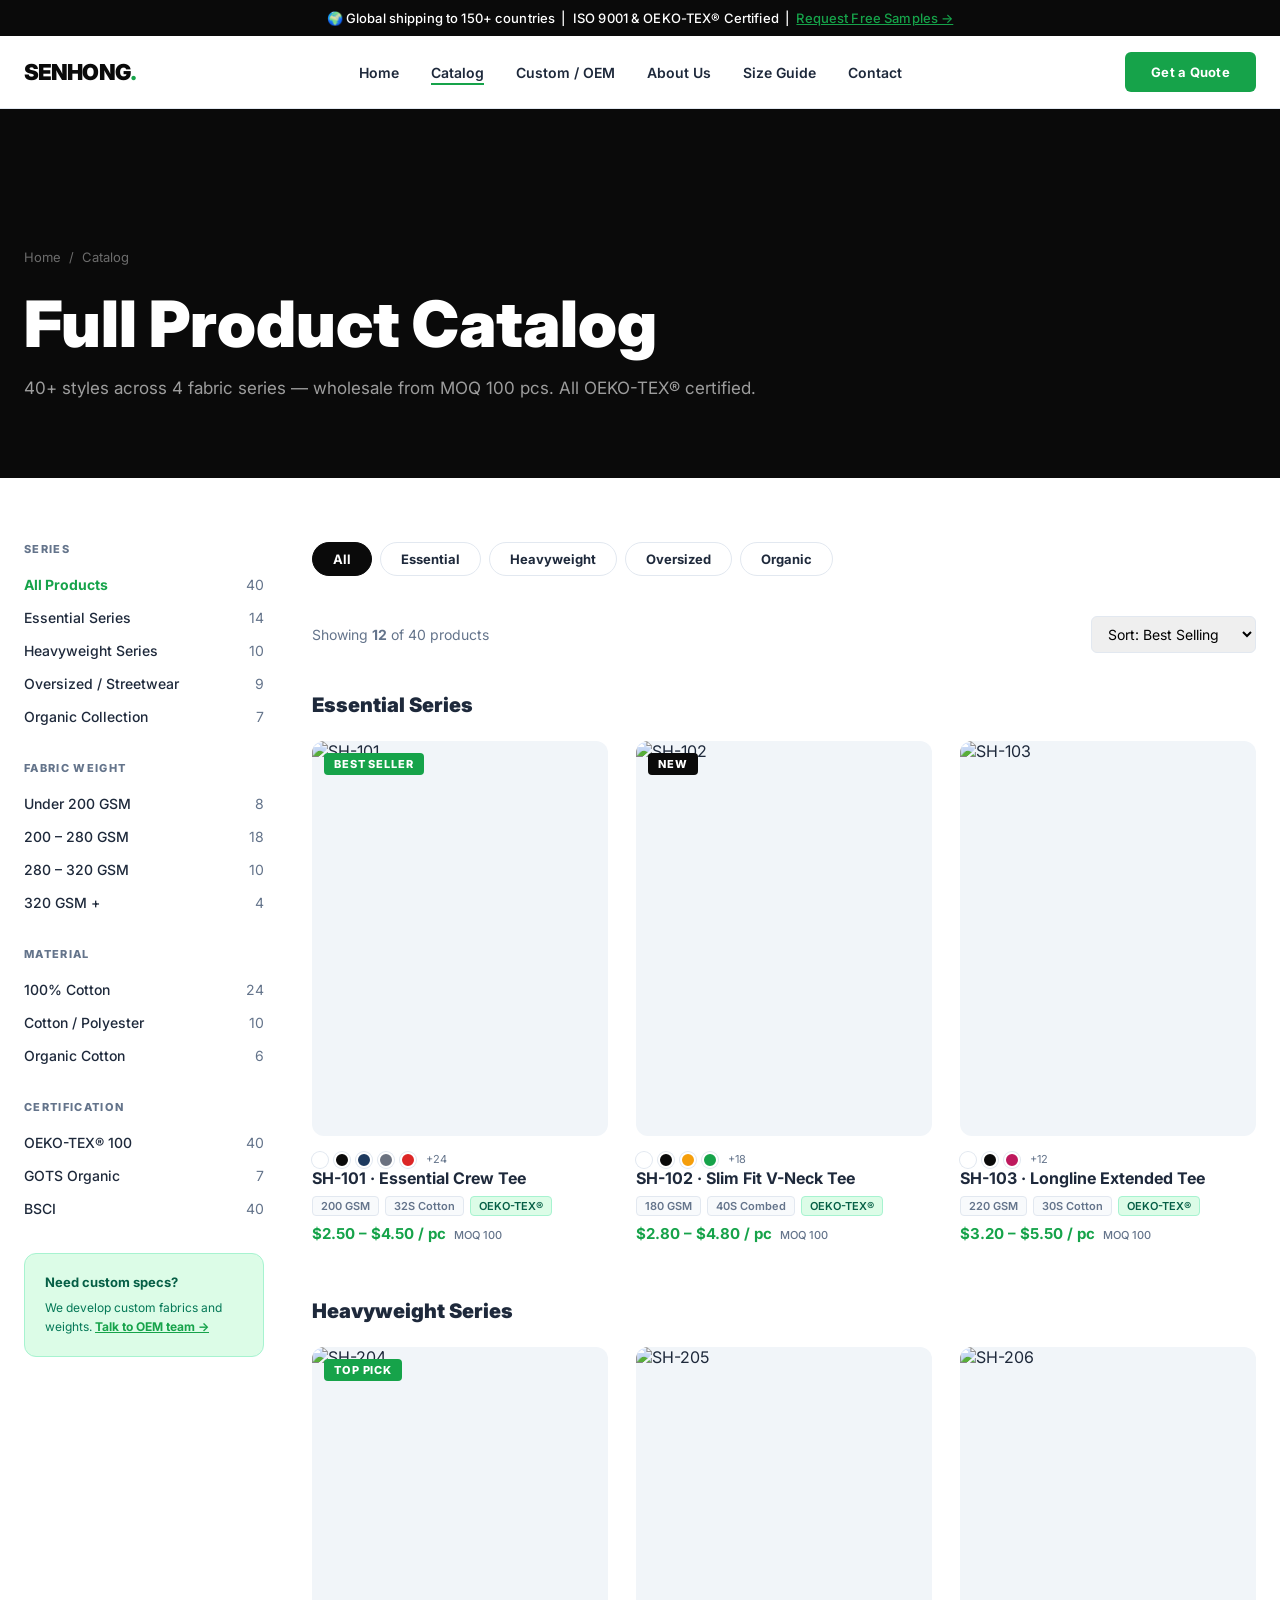
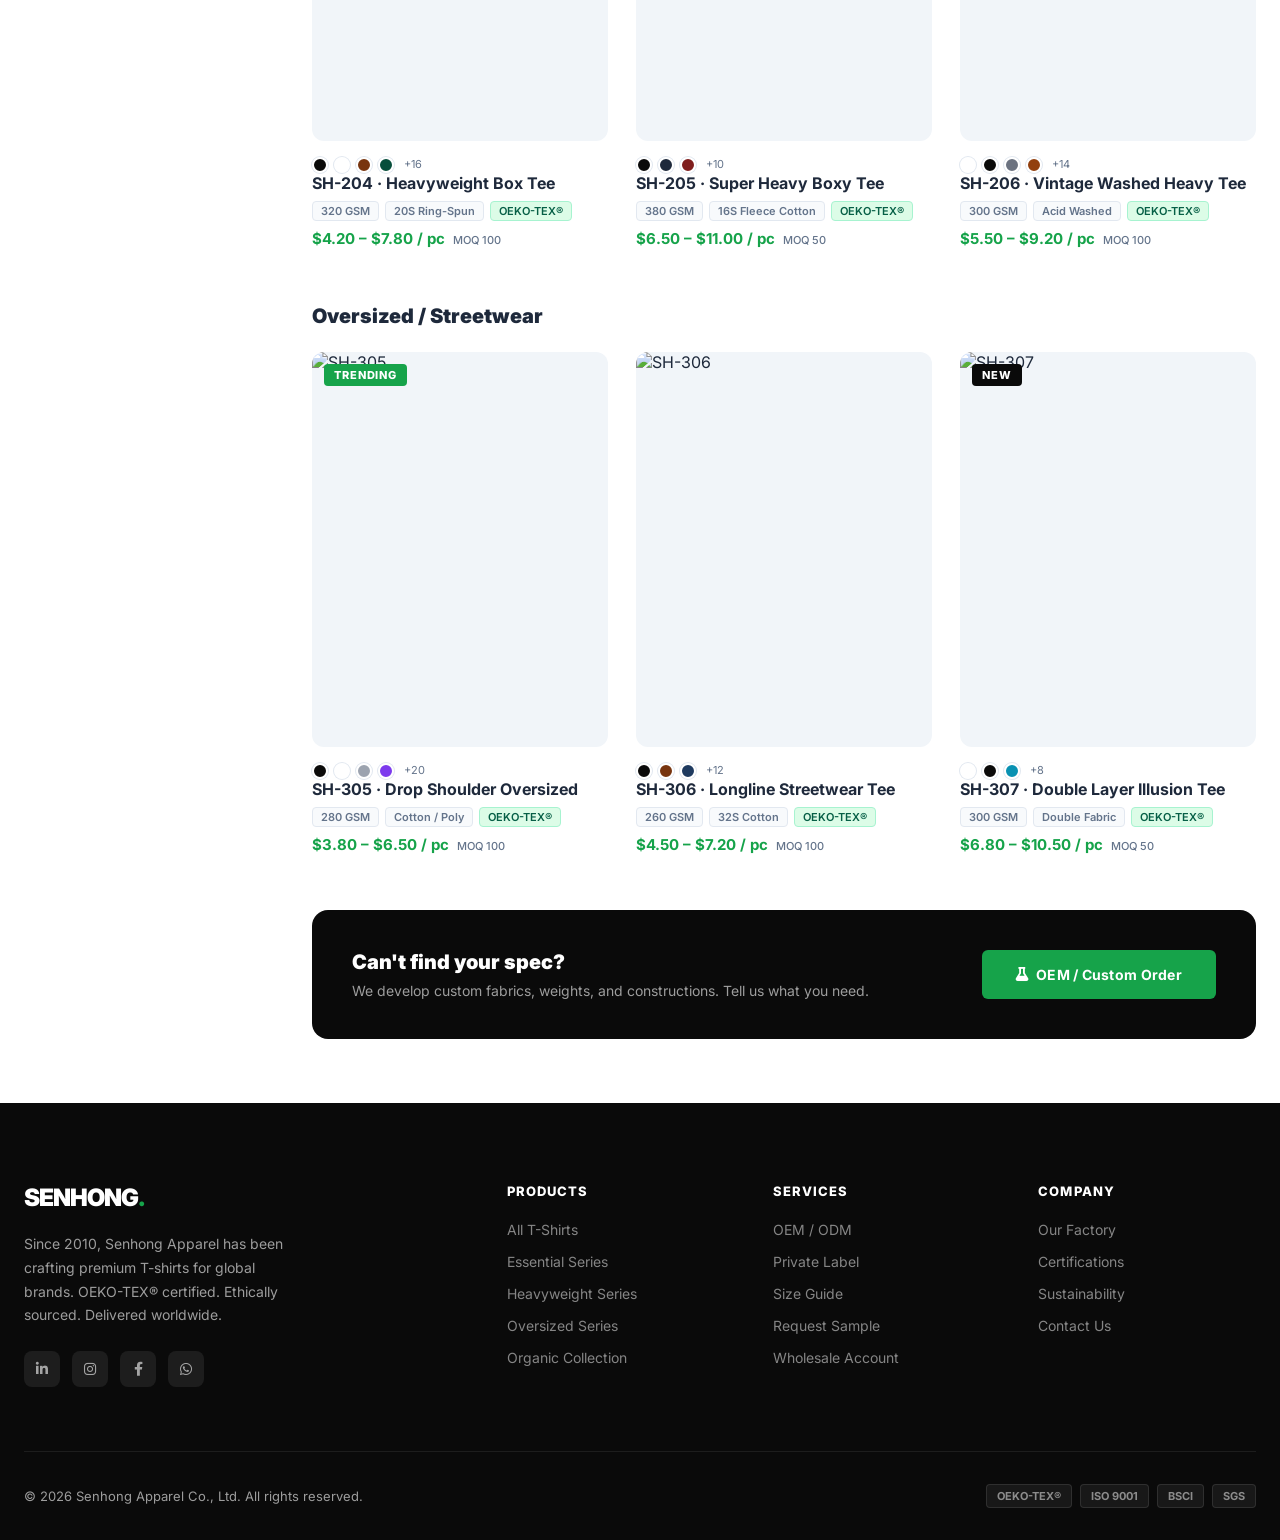
==== products.html @ 34010dd7 "Initial deploy: Senhong Apparel B2B website" ====
<!DOCTYPE html>
<html lang="en">
<head>
  <meta charset="UTF-8">
  <meta name="viewport" content="width=device-width, initial-scale=1.0">
  <title>Product Catalog | Senhong Apparel</title>
  <meta name="description" content="Browse Senhong's full T-shirt catalog — Essential, Heavyweight, Oversized and Organic series. Wholesale pricing from $2.50/pc.">
  <link rel="stylesheet" href="assets/css/style.css">
  <link rel="stylesheet" href="https://cdnjs.cloudflare.com/ajax/libs/font-awesome/6.0.0/css/all.min.css">
  <style>
    .page-header { background: var(--dark); color: #fff; padding: 140px 0 80px; }
    .page-header h1 { font-size: clamp(36px,5vw,64px); font-weight: 900; margin-bottom: 16px; }
    .page-header p { color: rgba(255,255,255,.6); font-size: 17px; }
    .breadcrumb { display: flex; gap: 8px; align-items: center; font-size: 13px; color: rgba(255,255,255,.4); margin-bottom: 20px; }
    .breadcrumb a { color: rgba(255,255,255,.4); text-decoration: none; }
    .breadcrumb a:hover { color: var(--primary); }

    .catalog-layout { display: grid; grid-template-columns: 240px 1fr; gap: 48px; padding: 64px 0; }
    @media(max-width:900px){ .catalog-layout { grid-template-columns: 1fr; } .sidebar { display: none; } }

    .sidebar h3 { font-size: 11px; font-weight: 800; letter-spacing: .12em; text-transform: uppercase; color: var(--muted); margin-bottom: 16px; margin-top: 32px; }
    .sidebar h3:first-child { margin-top: 0; }
    .filter-list { list-style: none; display: flex; flex-direction: column; gap: 8px; }
    .filter-list li a { font-size: 14px; font-weight: 500; color: var(--text); text-decoration: none; display: flex; justify-content: space-between; padding: 4px 0; transition: color .2s; }
    .filter-list li a:hover, .filter-list li a.active { color: var(--primary); font-weight: 700; }
    .filter-list li a span { color: var(--muted); font-weight: 400; }

    .catalog-header { display: flex; justify-content: space-between; align-items: center; margin-bottom: 32px; flex-wrap: wrap; gap: 12px; }
    .catalog-count { font-size: 14px; color: var(--muted); }
    .sort-select { border: 1px solid var(--border); border-radius: 6px; padding: 8px 12px; font-size: 14px; font-family: inherit; outline: none; cursor: pointer; }

    .catalog-tabs { display: flex; gap: 8px; margin-bottom: 40px; flex-wrap: wrap; }
    .catalog-tab { padding: 8px 20px; border: 1px solid var(--border); border-radius: 50px; font-size: 13px; font-weight: 700; cursor: pointer; text-decoration: none; color: var(--text); transition: all .2s; }
    .catalog-tab:hover, .catalog-tab.active { background: var(--dark); color: #fff; border-color: var(--dark); }

    .catalog-grid { display: grid; grid-template-columns: repeat(3, 1fr); gap: 28px; }
    @media(max-width:700px){ .catalog-grid { grid-template-columns: repeat(2,1fr); } }

    .product-meta { font-size: 12px; color: var(--muted); margin-top: 4px; }
    .product-specs-pills { display: flex; gap: 6px; flex-wrap: wrap; margin-top: 8px; }
    .spec-pill { font-size: 11px; font-weight: 600; padding: 2px 8px; border-radius: 4px; background: var(--bg-light); border: 1px solid var(--border); color: var(--muted); }
    .spec-pill.green { background: var(--primary-light); border-color: #a7f3d0; color: #065f46; }
  </style>
</head>
<body>
<div id="nav-placeholder"></div>

<div class="page-header">
  <div class="container">
    <div class="breadcrumb"><a href="index.html">Home</a> <span>/</span> <span>Catalog</span></div>
    <h1>Full Product Catalog</h1>
    <p>40+ styles across 4 fabric series — wholesale from MOQ 100 pcs. All OEKO-TEX® certified.</p>
  </div>
</div>

<div class="container">
  <div class="catalog-layout">

    <!-- Sidebar Filters -->
    <aside class="sidebar">
      <h3>Series</h3>
      <ul class="filter-list">
        <li><a href="#" class="active">All Products <span>40</span></a></li>
        <li><a href="#essential">Essential Series <span>14</span></a></li>
        <li><a href="#heavyweight">Heavyweight Series <span>10</span></a></li>
        <li><a href="#oversized">Oversized / Streetwear <span>9</span></a></li>
        <li><a href="#organic">Organic Collection <span>7</span></a></li>
      </ul>

      <h3>Fabric Weight</h3>
      <ul class="filter-list">
        <li><a href="#">Under 200 GSM <span>8</span></a></li>
        <li><a href="#">200 – 280 GSM <span>18</span></a></li>
        <li><a href="#">280 – 320 GSM <span>10</span></a></li>
        <li><a href="#">320 GSM + <span>4</span></a></li>
      </ul>

      <h3>Material</h3>
      <ul class="filter-list">
        <li><a href="#">100% Cotton <span>24</span></a></li>
        <li><a href="#">Cotton / Polyester <span>10</span></a></li>
        <li><a href="#">Organic Cotton <span>6</span></a></li>
      </ul>

      <h3>Certification</h3>
      <ul class="filter-list">
        <li><a href="#">OEKO-TEX® 100 <span>40</span></a></li>
        <li><a href="#">GOTS Organic <span>7</span></a></li>
        <li><a href="#">BSCI <span>40</span></a></li>
      </ul>

      <div style="margin-top:32px;padding:20px;background:var(--primary-light);border-radius:12px;border:1px solid #a7f3d0;">
        <p style="font-size:13px;font-weight:700;color:#065f46;margin-bottom:8px;">Need custom specs?</p>
        <p style="font-size:12px;color:#047857;line-height:1.6;">We develop custom fabrics and weights. <a href="custom.html" style="font-weight:700;color:var(--primary);">Talk to OEM team →</a></p>
      </div>
    </aside>

    <!-- Main Grid -->
    <main>
      <div class="catalog-tabs">
        <a href="#" class="catalog-tab active">All</a>
        <a href="#essential" class="catalog-tab">Essential</a>
        <a href="#heavyweight" class="catalog-tab">Heavyweight</a>
        <a href="#oversized" class="catalog-tab">Oversized</a>
        <a href="#organic" class="catalog-tab">Organic</a>
      </div>

      <div class="catalog-header">
        <span class="catalog-count">Showing <strong>12</strong> of 40 products</span>
        <select class="sort-select">
          <option>Sort: Best Selling</option>
          <option>Price: Low to High</option>
          <option>Price: High to Low</option>
          <option>Newest First</option>
        </select>
      </div>

      <!-- Essential Series -->
      <h2 id="essential" style="font-size:20px;font-weight:900;margin-bottom:24px;padding-top:8px;">Essential Series</h2>
      <div class="catalog-grid" style="margin-bottom:56px;">
        <a href="product-detail.html" class="product-card reveal">
          <div class="product-thumb">
            <img src="https://images.unsplash.com/photo-1521572163474-6864f9cf17ab?auto=format&fit=crop&w=600&q=80" alt="SH-101">
            <span class="product-badge badge-hot">Best Seller</span>
          </div>
          <div class="product-colors">
            <div class="color-dot" style="background:#fff;"></div>
            <div class="color-dot" style="background:#0a0a0a;"></div>
            <div class="color-dot" style="background:#1e3a5f;"></div>
            <div class="color-dot" style="background:#6b7280;"></div>
            <div class="color-dot" style="background:#dc2626;"></div>
            <span style="font-size:11px;color:var(--muted);margin-left:4px;">+24</span>
          </div>
          <div class="product-name">SH-101 · Essential Crew Tee</div>
          <div class="product-specs-pills">
            <span class="spec-pill">200 GSM</span>
            <span class="spec-pill">32S Cotton</span>
            <span class="spec-pill green">OEKO-TEX®</span>
          </div>
          <div class="product-price">$2.50 – $4.50 / pc &nbsp;<span style="font-size:11px;color:var(--muted);font-weight:500;">MOQ 100</span></div>
        </a>
        <a href="product-detail.html" class="product-card reveal reveal-delay-1">
          <div class="product-thumb">
            <img src="https://images.unsplash.com/photo-1576566588028-4147f3842f27?auto=format&fit=crop&w=600&q=80" alt="SH-102">
            <span class="product-badge badge-new">New</span>
          </div>
          <div class="product-colors">
            <div class="color-dot" style="background:#fff;"></div>
            <div class="color-dot" style="background:#0a0a0a;"></div>
            <div class="color-dot" style="background:#f59e0b;"></div>
            <div class="color-dot" style="background:#16a34a;"></div>
            <span style="font-size:11px;color:var(--muted);margin-left:4px;">+18</span>
          </div>
          <div class="product-name">SH-102 · Slim Fit V-Neck Tee</div>
          <div class="product-specs-pills">
            <span class="spec-pill">180 GSM</span>
            <span class="spec-pill">40S Combed</span>
            <span class="spec-pill green">OEKO-TEX®</span>
          </div>
          <div class="product-price">$2.80 – $4.80 / pc &nbsp;<span style="font-size:11px;color:var(--muted);font-weight:500;">MOQ 100</span></div>
        </a>
        <a href="product-detail.html" class="product-card reveal reveal-delay-2">
          <div class="product-thumb">
            <img src="https://images.unsplash.com/photo-1503341504253-dff4815485f1?auto=format&fit=crop&w=600&q=80" alt="SH-103">
          </div>
          <div class="product-colors">
            <div class="color-dot" style="background:#fff;"></div>
            <div class="color-dot" style="background:#0a0a0a;"></div>
            <div class="color-dot" style="background:#be185d;"></div>
            <span style="font-size:11px;color:var(--muted);margin-left:4px;">+12</span>
          </div>
          <div class="product-name">SH-103 · Longline Extended Tee</div>
          <div class="product-specs-pills">
            <span class="spec-pill">220 GSM</span>
            <span class="spec-pill">30S Cotton</span>
            <span class="spec-pill green">OEKO-TEX®</span>
          </div>
          <div class="product-price">$3.20 – $5.50 / pc &nbsp;<span style="font-size:11px;color:var(--muted);font-weight:500;">MOQ 100</span></div>
        </a>
      </div>

      <!-- Heavyweight Series -->
      <h2 id="heavyweight" style="font-size:20px;font-weight:900;margin-bottom:24px;">Heavyweight Series</h2>
      <div class="catalog-grid" style="margin-bottom:56px;">
        <a href="product-detail.html" class="product-card reveal">
          <div class="product-thumb">
            <img src="https://images.unsplash.com/photo-1583743814966-8936f5b7be1a?auto=format&fit=crop&w=600&q=80" alt="SH-204">
            <span class="product-badge badge-hot">Top Pick</span>
          </div>
          <div class="product-colors">
            <div class="color-dot" style="background:#0a0a0a;"></div>
            <div class="color-dot" style="background:#fff;"></div>
            <div class="color-dot" style="background:#78350f;"></div>
            <div class="color-dot" style="background:#064e3b;"></div>
            <span style="font-size:11px;color:var(--muted);margin-left:4px;">+16</span>
          </div>
          <div class="product-name">SH-204 · Heavyweight Box Tee</div>
          <div class="product-specs-pills">
            <span class="spec-pill">320 GSM</span>
            <span class="spec-pill">20S Ring-Spun</span>
            <span class="spec-pill green">OEKO-TEX®</span>
          </div>
          <div class="product-price">$4.20 – $7.80 / pc &nbsp;<span style="font-size:11px;color:var(--muted);font-weight:500;">MOQ 100</span></div>
        </a>
        <a href="product-detail.html" class="product-card reveal reveal-delay-1">
          <div class="product-thumb">
            <img src="https://images.unsplash.com/photo-1586790170083-2f9ceadc732d?auto=format&fit=crop&w=600&q=80" alt="SH-205">
          </div>
          <div class="product-colors">
            <div class="color-dot" style="background:#0a0a0a;"></div>
            <div class="color-dot" style="background:#1e293b;"></div>
            <div class="color-dot" style="background:#7f1d1d;"></div>
            <span style="font-size:11px;color:var(--muted);margin-left:4px;">+10</span>
          </div>
          <div class="product-name">SH-205 · Super Heavy Boxy Tee</div>
          <div class="product-specs-pills">
            <span class="spec-pill">380 GSM</span>
            <span class="spec-pill">16S Fleece Cotton</span>
            <span class="spec-pill green">OEKO-TEX®</span>
          </div>
          <div class="product-price">$6.50 – $11.00 / pc &nbsp;<span style="font-size:11px;color:var(--muted);font-weight:500;">MOQ 50</span></div>
        </a>
        <a href="product-detail.html" class="product-card reveal reveal-delay-2">
          <div class="product-thumb">
            <img src="https://images.unsplash.com/photo-1489987707025-afc232f7ea0f?auto=format&fit=crop&w=600&q=80" alt="SH-206">
          </div>
          <div class="product-colors">
            <div class="color-dot" style="background:#fff;"></div>
            <div class="color-dot" style="background:#0a0a0a;"></div>
            <div class="color-dot" style="background:#6b7280;"></div>
            <div class="color-dot" style="background:#92400e;"></div>
            <span style="font-size:11px;color:var(--muted);margin-left:4px;">+14</span>
          </div>
          <div class="product-name">SH-206 · Vintage Washed Heavy Tee</div>
          <div class="product-specs-pills">
            <span class="spec-pill">300 GSM</span>
            <span class="spec-pill">Acid Washed</span>
            <span class="spec-pill green">OEKO-TEX®</span>
          </div>
          <div class="product-price">$5.50 – $9.20 / pc &nbsp;<span style="font-size:11px;color:var(--muted);font-weight:500;">MOQ 100</span></div>
        </a>
      </div>

      <!-- Oversized -->
      <h2 id="oversized" style="font-size:20px;font-weight:900;margin-bottom:24px;">Oversized / Streetwear</h2>
      <div class="catalog-grid" style="margin-bottom:56px;">
        <a href="product-detail.html" class="product-card reveal">
          <div class="product-thumb">
            <img src="https://images.unsplash.com/photo-1618354691373-d851c5c3a990?auto=format&fit=crop&w=600&q=80" alt="SH-305">
            <span class="product-badge badge-hot">Trending</span>
          </div>
          <div class="product-colors">
            <div class="color-dot" style="background:#0a0a0a;"></div>
            <div class="color-dot" style="background:#fff;"></div>
            <div class="color-dot" style="background:#9ca3af;"></div>
            <div class="color-dot" style="background:#7c3aed;"></div>
            <span style="font-size:11px;color:var(--muted);margin-left:4px;">+20</span>
          </div>
          <div class="product-name">SH-305 · Drop Shoulder Oversized</div>
          <div class="product-specs-pills">
            <span class="spec-pill">280 GSM</span>
            <span class="spec-pill">Cotton / Poly</span>
            <span class="spec-pill green">OEKO-TEX®</span>
          </div>
          <div class="product-price">$3.80 – $6.50 / pc &nbsp;<span style="font-size:11px;color:var(--muted);font-weight:500;">MOQ 100</span></div>
        </a>
        <a href="product-detail.html" class="product-card reveal reveal-delay-1">
          <div class="product-thumb">
            <img src="https://images.unsplash.com/photo-1596755094514-f87e34085b2c?auto=format&fit=crop&w=600&q=80" alt="SH-306">
          </div>
          <div class="product-colors">
            <div class="color-dot" style="background:#0a0a0a;"></div>
            <div class="color-dot" style="background:#78350f;"></div>
            <div class="color-dot" style="background:#1e3a5f;"></div>
            <span style="font-size:11px;color:var(--muted);margin-left:4px;">+12</span>
          </div>
          <div class="product-name">SH-306 · Longline Streetwear Tee</div>
          <div class="product-specs-pills">
            <span class="spec-pill">260 GSM</span>
            <span class="spec-pill">32S Cotton</span>
            <span class="spec-pill green">OEKO-TEX®</span>
          </div>
          <div class="product-price">$4.50 – $7.20 / pc &nbsp;<span style="font-size:11px;color:var(--muted);font-weight:500;">MOQ 100</span></div>
        </a>
        <a href="product-detail.html" class="product-card reveal reveal-delay-2">
          <div class="product-thumb">
            <img src="https://images.unsplash.com/photo-1562157873-818bc0726f68?auto=format&fit=crop&w=600&q=80" alt="SH-307">
            <span class="product-badge badge-new">New</span>
          </div>
          <div class="product-colors">
            <div class="color-dot" style="background:#fff;"></div>
            <div class="color-dot" style="background:#0a0a0a;"></div>
            <div class="color-dot" style="background:#0891b2;"></div>
            <span style="font-size:11px;color:var(--muted);margin-left:4px;">+8</span>
          </div>
          <div class="product-name">SH-307 · Double Layer Illusion Tee</div>
          <div class="product-specs-pills">
            <span class="spec-pill">300 GSM</span>
            <span class="spec-pill">Double Fabric</span>
            <span class="spec-pill green">OEKO-TEX®</span>
          </div>
          <div class="product-price">$6.80 – $10.50 / pc &nbsp;<span style="font-size:11px;color:var(--muted);font-weight:500;">MOQ 50</span></div>
        </a>
      </div>

      <!-- CTA inside catalog -->
      <div style="background:var(--dark);border-radius:16px;padding:40px;display:flex;justify-content:space-between;align-items:center;flex-wrap:wrap;gap:20px;" class="reveal">
        <div>
          <h3 style="color:#fff;font-size:20px;font-weight:900;margin-bottom:8px;">Can't find your spec?</h3>
          <p style="color:rgba(255,255,255,.6);font-size:14px;">We develop custom fabrics, weights, and constructions. Tell us what you need.</p>
        </div>
        <a href="custom.html" class="btn btn-primary"><i class="fas fa-flask"></i> OEM / Custom Order</a>
      </div>
    </main>
  </div>
</div>

<div id="footer-placeholder"></div>
<script src="assets/js/main.js"></script>
</body>
</html>
---- assets/css/style.css ----
@import url('https://fonts.googleapis.com/css2?family=Inter:wght@300;400;500;600;700;800;900&display=swap');

*, *::before, *::after { box-sizing: border-box; margin: 0; padding: 0; }

:root {
  --primary: #16a34a;
  --primary-light: #dcfce7;
  --dark: #0a0a0a;
  --text: #1e293b;
  --muted: #64748b;
  --border: #e2e8f0;
  --bg-light: #f8fafc;
}

html { scroll-behavior: smooth; }
body { font-family: 'Inter', sans-serif; color: var(--text); background: #fff; overflow-x: hidden; }

/* Utility */
.container { max-width: 1280px; margin: 0 auto; padding: 0 24px; }
.section { padding: 96px 0; }
.section-sm { padding: 64px 0; }

/* Buttons */
.btn { display: inline-flex; align-items: center; gap: 8px; padding: 14px 32px; border-radius: 6px; font-weight: 700; font-size: 14px; letter-spacing: .02em; cursor: pointer; transition: all .2s; text-decoration: none; border: 2px solid transparent; }
.btn-primary { background: var(--primary); color: #fff; }
.btn-primary:hover { background: #15803d; transform: translateY(-2px); box-shadow: 0 8px 24px rgba(22,163,74,.3); }
.btn-dark { background: var(--dark); color: #fff; }
.btn-dark:hover { background: #1e293b; transform: translateY(-2px); }
.btn-outline { background: transparent; color: var(--dark); border-color: var(--dark); }
.btn-outline:hover { background: var(--dark); color: #fff; }
.btn-outline-white { background: transparent; color: #fff; border-color: rgba(255,255,255,.5); }
.btn-outline-white:hover { background: #fff; color: var(--dark); }

/* Section Label */
.label { display: inline-block; font-size: 11px; font-weight: 800; letter-spacing: .15em; text-transform: uppercase; color: var(--primary); margin-bottom: 12px; }
.section-title { font-size: clamp(28px, 4vw, 48px); font-weight: 900; line-height: 1.1; color: var(--dark); }
.section-sub { font-size: 17px; color: var(--muted); margin-top: 16px; max-width: 560px; line-height: 1.7; }

/* Animations */
.reveal { opacity: 0; transform: translateY(32px); transition: opacity .7s ease, transform .7s ease; }
.reveal.visible { opacity: 1; transform: none; }
.reveal-delay-1 { transition-delay: .1s; }
.reveal-delay-2 { transition-delay: .2s; }
.reveal-delay-3 { transition-delay: .3s; }
.reveal-delay-4 { transition-delay: .4s; }

/* Announcement Bar */
.announcement-bar { background: var(--dark); color: #fff; text-align: center; padding: 10px 24px; font-size: 13px; font-weight: 500; letter-spacing: .01em; position: relative; z-index: 200; }
.announcement-bar a { color: var(--primary); text-decoration: underline; }

/* Navigation */
.site-nav { position: sticky; top: 0; z-index: 100; background: rgba(255,255,255,.95); backdrop-filter: blur(12px); border-bottom: 1px solid var(--border); }
.nav-inner { display: flex; align-items: center; justify-content: space-between; height: 72px; }
.logo { font-size: 22px; font-weight: 900; letter-spacing: -.04em; color: var(--dark); text-decoration: none; }
.logo span { color: var(--primary); }
.nav-links { display: flex; gap: 32px; list-style: none; }
.nav-links a { font-size: 14px; font-weight: 600; color: var(--text); text-decoration: none; transition: color .2s; position: relative; }
.nav-links a::after { content: ''; position: absolute; bottom: -4px; left: 0; width: 0; height: 2px; background: var(--primary); transition: width .2s; }
.nav-links a:hover::after, .nav-links a.active::after { width: 100%; }
.nav-links a:hover { color: var(--primary); }
.nav-actions { display: flex; align-items: center; gap: 12px; }
.mobile-menu-btn { display: none; background: none; border: none; cursor: pointer; padding: 4px; }
@media(max-width:900px){
  .nav-links { display: none; }
  .mobile-menu-btn { display: block; }
}

/* Hero */
.hero { min-height: 92vh; display: flex; align-items: center; position: relative; overflow: hidden; background: var(--dark); }
.hero-bg { position: absolute; inset: 0; }
.hero-bg img { width: 100%; height: 100%; object-fit: cover; opacity: .45; }
.hero-content { position: relative; z-index: 2; max-width: 760px; }
.hero-tag { display: inline-flex; align-items: center; gap: 8px; background: rgba(22,163,74,.2); border: 1px solid rgba(22,163,74,.4); color: #4ade80; font-size: 12px; font-weight: 700; letter-spacing: .12em; text-transform: uppercase; padding: 6px 16px; border-radius: 50px; margin-bottom: 24px; }
.hero h1 { font-size: clamp(42px, 6vw, 84px); font-weight: 900; color: #fff; line-height: 1; letter-spacing: -.03em; margin-bottom: 24px; }
.hero h1 em { font-style: italic; color: #4ade80; }
.hero p { font-size: 18px; color: rgba(255,255,255,.7); max-width: 520px; line-height: 1.7; margin-bottom: 40px; }
.hero-cta { display: flex; gap: 16px; flex-wrap: wrap; }
.hero-stats { display: flex; gap: 40px; margin-top: 64px; padding-top: 40px; border-top: 1px solid rgba(255,255,255,.1); flex-wrap: wrap; }
.hero-stat-num { font-size: 32px; font-weight: 900; color: #fff; line-height: 1; }
.hero-stat-label { font-size: 12px; color: rgba(255,255,255,.5); font-weight: 600; letter-spacing: .08em; text-transform: uppercase; margin-top: 4px; }

/* Category Grid */
.cat-grid { display: grid; grid-template-columns: repeat(4, 1fr); gap: 16px; }
.cat-card { position: relative; aspect-ratio: 3/4; overflow: hidden; border-radius: 12px; cursor: pointer; display: block; text-decoration: none; }
.cat-card img { width: 100%; height: 100%; object-fit: cover; transition: transform .6s ease; }
.cat-card:hover img { transform: scale(1.08); }
.cat-card-overlay { position: absolute; inset: 0; background: linear-gradient(to top, rgba(0,0,0,.75) 0%, transparent 50%); }
.cat-card-info { position: absolute; bottom: 20px; left: 20px; color: #fff; }
.cat-card-info h3 { font-size: 18px; font-weight: 800; }
.cat-card-info p { font-size: 12px; opacity: .7; font-weight: 500; }
@media(max-width:768px){ .cat-grid { grid-template-columns: repeat(2,1fr); } }

/* Features */
.features-grid { display: grid; grid-template-columns: repeat(3,1fr); gap: 2px; background: var(--border); border: 1px solid var(--border); border-radius: 16px; overflow: hidden; }
.feature-item { background: #fff; padding: 48px 40px; }
.feature-icon { width: 52px; height: 52px; background: var(--primary-light); border-radius: 12px; display: flex; align-items: center; justify-content: center; margin-bottom: 24px; }
.feature-icon svg { width: 24px; height: 24px; color: var(--primary); }
.feature-item h3 { font-size: 18px; font-weight: 800; margin-bottom: 12px; }
.feature-item p { font-size: 15px; color: var(--muted); line-height: 1.7; }
@media(max-width:900px){ .features-grid { grid-template-columns: 1fr; } }

/* Products */
.products-grid { display: grid; grid-template-columns: repeat(3,1fr); gap: 32px; }
.product-card { text-decoration: none; color: inherit; }
.product-thumb { position: relative; aspect-ratio: 3/4; border-radius: 12px; overflow: hidden; background: #f1f5f9; margin-bottom: 16px; }
.product-thumb img { width: 100%; height: 100%; object-fit: cover; transition: transform .6s ease; }
.product-card:hover .product-thumb img { transform: scale(1.06); }
.product-badge { position: absolute; top: 12px; left: 12px; font-size: 11px; font-weight: 800; letter-spacing: .08em; text-transform: uppercase; padding: 4px 10px; border-radius: 4px; }
.badge-new { background: var(--dark); color: #fff; }
.badge-hot { background: var(--primary); color: #fff; }
.product-colors { display: flex; gap: 6px; margin-top: 8px; }
.color-dot { width: 16px; height: 16px; border-radius: 50%; border: 2px solid #fff; box-shadow: 0 0 0 1px var(--border); cursor: pointer; transition: transform .15s; }
.color-dot:hover { transform: scale(1.2); }
.product-name { font-size: 16px; font-weight: 700; margin-bottom: 4px; }
.product-code { font-size: 12px; color: var(--muted); font-weight: 500; }
.product-price { font-size: 15px; font-weight: 700; color: var(--primary); margin-top: 8px; }
@media(max-width:900px){ .products-grid { grid-template-columns: repeat(2,1fr); } }
@media(max-width:500px){ .products-grid { grid-template-columns: 1fr; } }

/* Stats Banner */
.stats-banner { background: var(--dark); color: #fff; }
.stats-grid { display: grid; grid-template-columns: repeat(4,1fr); text-align: center; divide-x: 1px solid rgba(255,255,255,.1); }
.stat-item { padding: 48px 24px; border-right: 1px solid rgba(255,255,255,.1); }
.stat-item:last-child { border-right: none; }
.stat-num { font-size: 48px; font-weight: 900; line-height: 1; }
.stat-label { font-size: 12px; color: rgba(255,255,255,.5); font-weight: 600; letter-spacing: .1em; text-transform: uppercase; margin-top: 8px; }
@media(max-width:768px){ .stats-grid { grid-template-columns: repeat(2,1fr); } }

/* Process */
.process-grid { display: grid; grid-template-columns: repeat(5,1fr); gap: 0; position: relative; }
.process-grid::before { content: ''; position: absolute; top: 32px; left: 10%; width: 80%; height: 2px; background: var(--border); }
.process-step { text-align: center; position: relative; z-index: 1; }
.step-num { width: 64px; height: 64px; border-radius: 50%; background: var(--primary); color: #fff; font-size: 20px; font-weight: 900; display: flex; align-items: center; justify-content: center; margin: 0 auto 20px; }
.step-title { font-size: 14px; font-weight: 700; margin-bottom: 8px; }
.step-desc { font-size: 13px; color: var(--muted); line-height: 1.6; }
@media(max-width:768px){ .process-grid { grid-template-columns: 1fr; gap: 24px; } .process-grid::before { display: none; } }

/* Certs */
.certs-row { display: flex; flex-wrap: wrap; gap: 24px; justify-content: center; align-items: center; }
.cert-item { display: flex; flex-direction: column; align-items: center; gap: 8px; padding: 24px 32px; border: 1px solid var(--border); border-radius: 12px; min-width: 140px; text-align: center; transition: box-shadow .2s; }
.cert-item:hover { box-shadow: 0 8px 24px rgba(0,0,0,.08); }
.cert-icon { font-size: 28px; }
.cert-name { font-size: 13px; font-weight: 800; color: var(--dark); }
.cert-note { font-size: 11px; color: var(--muted); }

/* Testimonials */
.testimonials-grid { display: grid; grid-template-columns: repeat(3,1fr); gap: 24px; }
.testimonial-card { background: var(--bg-light); border-radius: 16px; padding: 32px; border: 1px solid var(--border); }
.stars { color: #f59e0b; font-size: 14px; margin-bottom: 16px; }
.testimonial-text { font-size: 15px; line-height: 1.7; color: var(--text); margin-bottom: 20px; font-style: italic; }
.testimonial-author { display: flex; align-items: center; gap: 12px; }
.author-avatar { width: 40px; height: 40px; border-radius: 50%; background: var(--primary); display: flex; align-items: center; justify-content: center; color: #fff; font-weight: 800; font-size: 14px; }
.author-name { font-weight: 700; font-size: 14px; }
.author-company { font-size: 12px; color: var(--muted); }
@media(max-width:768px){ .testimonials-grid { grid-template-columns: 1fr; } }

/* Resources */
.resources-grid { display: grid; grid-template-columns: repeat(3,1fr); gap: 24px; }
.resource-card { border: 1px solid var(--border); border-radius: 12px; padding: 32px; display: flex; gap: 20px; align-items: flex-start; transition: box-shadow .2s; cursor: pointer; }
.resource-card:hover { box-shadow: 0 8px 24px rgba(0,0,0,.08); }
.resource-icon { width: 48px; height: 48px; background: var(--primary-light); border-radius: 10px; display: flex; align-items: center; justify-content: center; font-size: 22px; flex-shrink: 0; }
.resource-title { font-size: 15px; font-weight: 700; margin-bottom: 6px; }
.resource-desc { font-size: 13px; color: var(--muted); line-height: 1.6; }
.resource-dl { font-size: 12px; color: var(--primary); font-weight: 700; margin-top: 10px; }
@media(max-width:768px){ .resources-grid { grid-template-columns: 1fr; } }

/* FAQ */
.faq-list { max-width: 800px; margin: 0 auto; display: flex; flex-direction: column; gap: 0; }
.faq-item { border-bottom: 1px solid var(--border); }
.faq-q { width: 100%; background: none; border: none; text-align: left; padding: 24px 0; font-size: 16px; font-weight: 700; color: var(--dark); cursor: pointer; display: flex; justify-content: space-between; align-items: center; }
.faq-q span { font-size: 20px; transition: transform .3s; }
.faq-a { max-height: 0; overflow: hidden; transition: max-height .4s ease, padding .3s; font-size: 15px; color: var(--muted); line-height: 1.8; }
.faq-a.open { max-height: 300px; padding-bottom: 24px; }

/* Newsletter */
.newsletter-section { background: var(--primary); }
.newsletter-inner { display: flex; align-items: center; justify-content: space-between; gap: 40px; flex-wrap: wrap; }
.newsletter-inner h2 { font-size: 28px; font-weight: 900; color: #fff; }
.newsletter-inner p { color: rgba(255,255,255,.8); font-size: 15px; margin-top: 6px; }
.newsletter-form { display: flex; gap: 0; max-width: 420px; width: 100%; }
.newsletter-form input { flex: 1; padding: 14px 20px; border: none; border-radius: 6px 0 0 6px; font-size: 14px; outline: none; }
.newsletter-form button { background: var(--dark); color: #fff; border: none; padding: 14px 24px; border-radius: 0 6px 6px 0; font-weight: 700; cursor: pointer; font-size: 14px; white-space: nowrap; }

/* Footer */
.site-footer { background: #0a0a0a; color: rgba(255,255,255,.6); padding: 80px 0 32px; }
.footer-grid { display: grid; grid-template-columns: 2fr 1fr 1fr 1fr; gap: 48px; margin-bottom: 64px; }
.footer-logo { font-size: 24px; font-weight: 900; color: #fff; letter-spacing: -.04em; margin-bottom: 20px; }
.footer-logo span { color: var(--primary); }
.footer-about { font-size: 14px; line-height: 1.7; max-width: 260px; }
.footer-social { display: flex; gap: 12px; margin-top: 24px; }
.social-btn { width: 36px; height: 36px; border-radius: 8px; background: rgba(255,255,255,.08); display: flex; align-items: center; justify-content: center; font-size: 14px; color: rgba(255,255,255,.6); transition: background .2s, color .2s; text-decoration: none; }
.social-btn:hover { background: var(--primary); color: #fff; }
.footer-col h4 { font-size: 13px; font-weight: 800; letter-spacing: .08em; text-transform: uppercase; color: #fff; margin-bottom: 20px; }
.footer-col ul { list-style: none; display: flex; flex-direction: column; gap: 12px; }
.footer-col a { font-size: 14px; color: rgba(255,255,255,.5); text-decoration: none; transition: color .2s; }
.footer-col a:hover { color: var(--primary); }
.footer-bottom { border-top: 1px solid rgba(255,255,255,.08); padding-top: 32px; display: flex; justify-content: space-between; align-items: center; flex-wrap: gap; font-size: 13px; gap: 16px; }
.footer-badges { display: flex; gap: 8px; }
.footer-badge { background: rgba(255,255,255,.06); border: 1px solid rgba(255,255,255,.1); color: rgba(255,255,255,.5); font-size: 11px; font-weight: 700; padding: 4px 10px; border-radius: 4px; }
@media(max-width:900px){ .footer-grid { grid-template-columns: 1fr 1fr; } }
@media(max-width:600px){ .footer-grid { grid-template-columns: 1fr; } }

/* Responsive */
@media(max-width:768px){
  .section { padding: 64px 0; }
  .hero { min-height: auto; padding: 120px 0 80px; }
  .hero-stats { gap: 24px; }
}
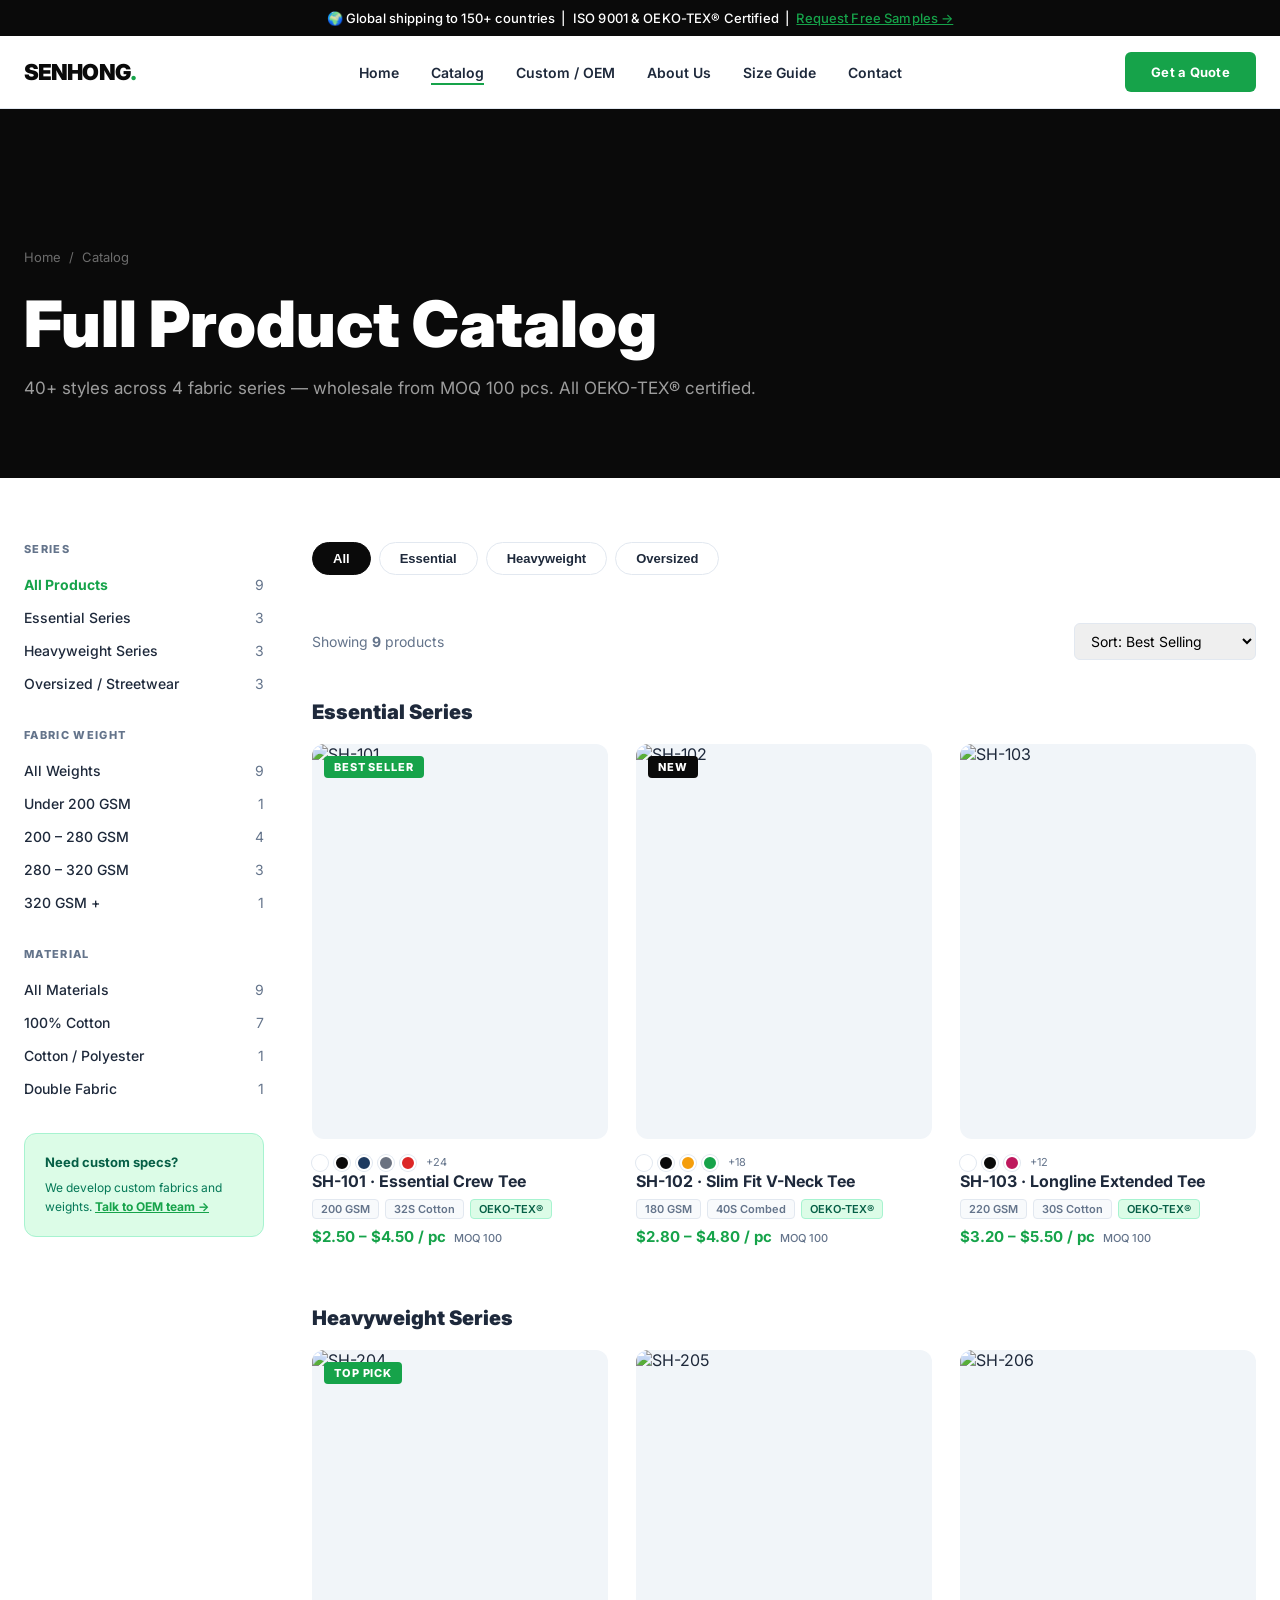
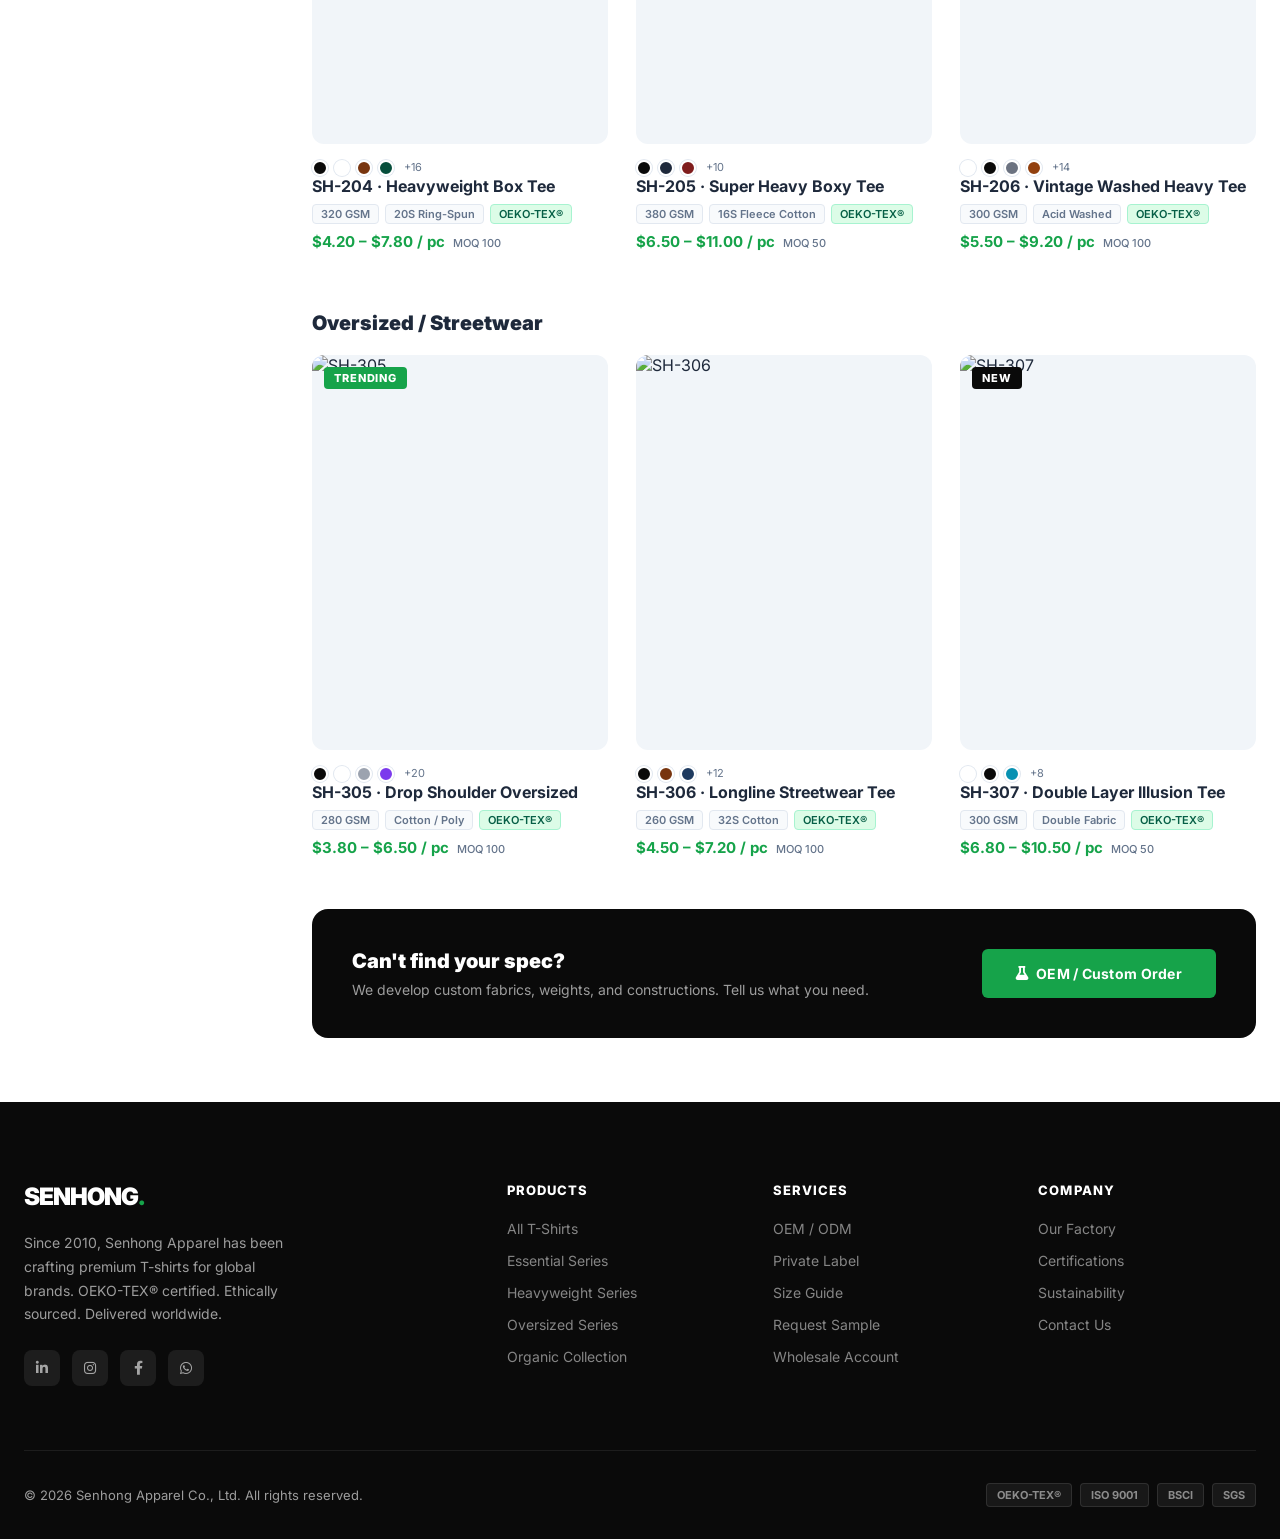
==== commit 6396ef80: "fix: make sidebar and tab filters fully functional with real JS logic" ====
--- a/products.html
+++ b/products.html
@@ -21,7 +21,7 @@
     .sidebar h3 { font-size: 11px; font-weight: 800; letter-spacing: .12em; text-transform: uppercase; color: var(--muted); margin-bottom: 16px; margin-top: 32px; }
     .sidebar h3:first-child { margin-top: 0; }
     .filter-list { list-style: none; display: flex; flex-direction: column; gap: 8px; }
-    .filter-list li a { font-size: 14px; font-weight: 500; color: var(--text); text-decoration: none; display: flex; justify-content: space-between; padding: 4px 0; transition: color .2s; }
+    .filter-list li a { font-size: 14px; font-weight: 500; color: var(--text); text-decoration: none; display: flex; justify-content: space-between; padding: 4px 0; transition: color .2s; cursor: pointer; }
     .filter-list li a:hover, .filter-list li a.active { color: var(--primary); font-weight: 700; }
     .filter-list li a span { color: var(--muted); font-weight: 400; }
 
@@ -29,17 +29,30 @@
     .catalog-count { font-size: 14px; color: var(--muted); }
     .sort-select { border: 1px solid var(--border); border-radius: 6px; padding: 8px 12px; font-size: 14px; font-family: inherit; outline: none; cursor: pointer; }
 
-    .catalog-tabs { display: flex; gap: 8px; margin-bottom: 40px; flex-wrap: wrap; }
-    .catalog-tab { padding: 8px 20px; border: 1px solid var(--border); border-radius: 50px; font-size: 13px; font-weight: 700; cursor: pointer; text-decoration: none; color: var(--text); transition: all .2s; }
+    .catalog-tabs { display: flex; gap: 8px; margin-bottom: 28px; flex-wrap: wrap; }
+    .catalog-tab { padding: 8px 20px; border: 1px solid var(--border); border-radius: 50px; font-size: 13px; font-weight: 700; cursor: pointer; color: var(--text); transition: all .2s; background: #fff; }
     .catalog-tab:hover, .catalog-tab.active { background: var(--dark); color: #fff; border-color: var(--dark); }
 
     .catalog-grid { display: grid; grid-template-columns: repeat(3, 1fr); gap: 28px; }
     @media(max-width:700px){ .catalog-grid { grid-template-columns: repeat(2,1fr); } }
 
-    .product-meta { font-size: 12px; color: var(--muted); margin-top: 4px; }
     .product-specs-pills { display: flex; gap: 6px; flex-wrap: wrap; margin-top: 8px; }
     .spec-pill { font-size: 11px; font-weight: 600; padding: 2px 8px; border-radius: 4px; background: var(--bg-light); border: 1px solid var(--border); color: var(--muted); }
     .spec-pill.green { background: var(--primary-light); border-color: #a7f3d0; color: #065f46; }
+
+    .section-label { font-size: 20px; font-weight: 900; margin-bottom: 20px; padding-top: 8px; }
+    .section-block { margin-bottom: 52px; }
+    .section-block.hidden { display: none; }
+
+    .product-card.hidden { display: none; }
+
+    .empty-state { display: none; text-align: center; padding: 80px 20px; color: var(--muted); }
+    .empty-state i { font-size: 48px; margin-bottom: 16px; opacity: .3; display: block; }
+    .empty-state.visible { display: block; }
+
+    .active-filters { display: flex; gap: 8px; flex-wrap: wrap; margin-bottom: 20px; min-height: 0; }
+    .filter-tag { display: flex; align-items: center; gap: 6px; font-size: 12px; font-weight: 700; padding: 4px 10px; background: var(--primary-light); border: 1px solid #a7f3d0; border-radius: 20px; color: #065f46; }
+    .filter-tag button { background: none; border: none; cursor: pointer; color: #065f46; font-size: 14px; line-height: 1; padding: 0; }
   </style>
 </head>
 <body>
@@ -59,34 +72,28 @@
     <!-- Sidebar Filters -->
     <aside class="sidebar">
       <h3>Series</h3>
-      <ul class="filter-list">
-        <li><a href="#" class="active">All Products <span>40</span></a></li>
-        <li><a href="#essential">Essential Series <span>14</span></a></li>
-        <li><a href="#heavyweight">Heavyweight Series <span>10</span></a></li>
-        <li><a href="#oversized">Oversized / Streetwear <span>9</span></a></li>
-        <li><a href="#organic">Organic Collection <span>7</span></a></li>
+      <ul class="filter-list" id="seriesFilters">
+        <li><a class="active" data-filter="series" data-value="all" onclick="applyFilter(this)">All Products <span id="count-all">9</span></a></li>
+        <li><a data-filter="series" data-value="essential" onclick="applyFilter(this)">Essential Series <span>3</span></a></li>
+        <li><a data-filter="series" data-value="heavyweight" onclick="applyFilter(this)">Heavyweight Series <span>3</span></a></li>
+        <li><a data-filter="series" data-value="oversized" onclick="applyFilter(this)">Oversized / Streetwear <span>3</span></a></li>
       </ul>
 
       <h3>Fabric Weight</h3>
       <ul class="filter-list">
-        <li><a href="#">Under 200 GSM <span>8</span></a></li>
-        <li><a href="#">200 – 280 GSM <span>18</span></a></li>
-        <li><a href="#">280 – 320 GSM <span>10</span></a></li>
-        <li><a href="#">320 GSM + <span>4</span></a></li>
+        <li><a data-filter="gsm" data-value="all" onclick="applyFilter(this)">All Weights <span>9</span></a></li>
+        <li><a data-filter="gsm" data-value="under200" onclick="applyFilter(this)">Under 200 GSM <span>1</span></a></li>
+        <li><a data-filter="gsm" data-value="200-280" onclick="applyFilter(this)">200 – 280 GSM <span>4</span></a></li>
+        <li><a data-filter="gsm" data-value="280-320" onclick="applyFilter(this)">280 – 320 GSM <span>3</span></a></li>
+        <li><a data-filter="gsm" data-value="320plus" onclick="applyFilter(this)">320 GSM + <span>1</span></a></li>
       </ul>
 
       <h3>Material</h3>
       <ul class="filter-list">
-        <li><a href="#">100% Cotton <span>24</span></a></li>
-        <li><a href="#">Cotton / Polyester <span>10</span></a></li>
-        <li><a href="#">Organic Cotton <span>6</span></a></li>
-      </ul>
-
-      <h3>Certification</h3>
-      <ul class="filter-list">
-        <li><a href="#">OEKO-TEX® 100 <span>40</span></a></li>
-        <li><a href="#">GOTS Organic <span>7</span></a></li>
-        <li><a href="#">BSCI <span>40</span></a></li>
+        <li><a data-filter="material" data-value="all" onclick="applyFilter(this)">All Materials <span>9</span></a></li>
+        <li><a data-filter="material" data-value="cotton" onclick="applyFilter(this)">100% Cotton <span>7</span></a></li>
+        <li><a data-filter="material" data-value="blend" onclick="applyFilter(this)">Cotton / Polyester <span>1</span></a></li>
+        <li><a data-filter="material" data-value="double" onclick="applyFilter(this)">Double Fabric <span>1</span></a></li>
       </ul>
 
       <div style="margin-top:32px;padding:20px;background:var(--primary-light);border-radius:12px;border:1px solid #a7f3d0;">
@@ -95,216 +102,255 @@
       </div>
     </aside>
 
-    <!-- Main Grid -->
+    <!-- Main Content -->
     <main>
+      <!-- Top Tabs -->
       <div class="catalog-tabs">
-        <a href="#" class="catalog-tab active">All</a>
-        <a href="#essential" class="catalog-tab">Essential</a>
-        <a href="#heavyweight" class="catalog-tab">Heavyweight</a>
-        <a href="#oversized" class="catalog-tab">Oversized</a>
-        <a href="#organic" class="catalog-tab">Organic</a>
-      </div>
-
+        <button class="catalog-tab active" data-filter="series" data-value="all" onclick="applyFilter(this)">All</button>
+        <button class="catalog-tab" data-filter="series" data-value="essential" onclick="applyFilter(this)">Essential</button>
+        <button class="catalog-tab" data-filter="series" data-value="heavyweight" onclick="applyFilter(this)">Heavyweight</button>
+        <button class="catalog-tab" data-filter="series" data-value="oversized" onclick="applyFilter(this)">Oversized</button>
+      </div>
+
+      <!-- Active Filters -->
+      <div class="active-filters" id="activeFilters"></div>
+
+      <!-- Count + Sort -->
       <div class="catalog-header">
-        <span class="catalog-count">Showing <strong>12</strong> of 40 products</span>
-        <select class="sort-select">
-          <option>Sort: Best Selling</option>
-          <option>Price: Low to High</option>
-          <option>Price: High to Low</option>
-          <option>Newest First</option>
+        <span class="catalog-count">Showing <strong id="visibleCount">9</strong> products</span>
+        <select class="sort-select" onchange="sortProducts(this.value)">
+          <option value="default">Sort: Best Selling</option>
+          <option value="price-asc">Price: Low to High</option>
+          <option value="price-desc">Price: High to Low</option>
+          <option value="gsm-asc">GSM: Light to Heavy</option>
+          <option value="gsm-desc">GSM: Heavy to Light</option>
         </select>
       </div>
 
-      <!-- Essential Series -->
-      <h2 id="essential" style="font-size:20px;font-weight:900;margin-bottom:24px;padding-top:8px;">Essential Series</h2>
-      <div class="catalog-grid" style="margin-bottom:56px;">
-        <a href="product-detail.html" class="product-card reveal">
-          <div class="product-thumb">
-            <img src="https://images.unsplash.com/photo-1521572163474-6864f9cf17ab?auto=format&fit=crop&w=600&q=80" alt="SH-101">
-            <span class="product-badge badge-hot">Best Seller</span>
-          </div>
-          <div class="product-colors">
-            <div class="color-dot" style="background:#fff;"></div>
-            <div class="color-dot" style="background:#0a0a0a;"></div>
-            <div class="color-dot" style="background:#1e3a5f;"></div>
-            <div class="color-dot" style="background:#6b7280;"></div>
-            <div class="color-dot" style="background:#dc2626;"></div>
-            <span style="font-size:11px;color:var(--muted);margin-left:4px;">+24</span>
-          </div>
-          <div class="product-name">SH-101 · Essential Crew Tee</div>
-          <div class="product-specs-pills">
-            <span class="spec-pill">200 GSM</span>
-            <span class="spec-pill">32S Cotton</span>
-            <span class="spec-pill green">OEKO-TEX®</span>
-          </div>
-          <div class="product-price">$2.50 – $4.50 / pc &nbsp;<span style="font-size:11px;color:var(--muted);font-weight:500;">MOQ 100</span></div>
-        </a>
-        <a href="product-detail.html" class="product-card reveal reveal-delay-1">
-          <div class="product-thumb">
-            <img src="https://images.unsplash.com/photo-1576566588028-4147f3842f27?auto=format&fit=crop&w=600&q=80" alt="SH-102">
-            <span class="product-badge badge-new">New</span>
-          </div>
-          <div class="product-colors">
-            <div class="color-dot" style="background:#fff;"></div>
-            <div class="color-dot" style="background:#0a0a0a;"></div>
-            <div class="color-dot" style="background:#f59e0b;"></div>
-            <div class="color-dot" style="background:#16a34a;"></div>
-            <span style="font-size:11px;color:var(--muted);margin-left:4px;">+18</span>
-          </div>
-          <div class="product-name">SH-102 · Slim Fit V-Neck Tee</div>
-          <div class="product-specs-pills">
-            <span class="spec-pill">180 GSM</span>
-            <span class="spec-pill">40S Combed</span>
-            <span class="spec-pill green">OEKO-TEX®</span>
-          </div>
-          <div class="product-price">$2.80 – $4.80 / pc &nbsp;<span style="font-size:11px;color:var(--muted);font-weight:500;">MOQ 100</span></div>
-        </a>
-        <a href="product-detail.html" class="product-card reveal reveal-delay-2">
-          <div class="product-thumb">
-            <img src="https://images.unsplash.com/photo-1503341504253-dff4815485f1?auto=format&fit=crop&w=600&q=80" alt="SH-103">
-          </div>
-          <div class="product-colors">
-            <div class="color-dot" style="background:#fff;"></div>
-            <div class="color-dot" style="background:#0a0a0a;"></div>
-            <div class="color-dot" style="background:#be185d;"></div>
-            <span style="font-size:11px;color:var(--muted);margin-left:4px;">+12</span>
-          </div>
-          <div class="product-name">SH-103 · Longline Extended Tee</div>
-          <div class="product-specs-pills">
-            <span class="spec-pill">220 GSM</span>
-            <span class="spec-pill">30S Cotton</span>
-            <span class="spec-pill green">OEKO-TEX®</span>
-          </div>
-          <div class="product-price">$3.20 – $5.50 / pc &nbsp;<span style="font-size:11px;color:var(--muted);font-weight:500;">MOQ 100</span></div>
-        </a>
-      </div>
-
-      <!-- Heavyweight Series -->
-      <h2 id="heavyweight" style="font-size:20px;font-weight:900;margin-bottom:24px;">Heavyweight Series</h2>
-      <div class="catalog-grid" style="margin-bottom:56px;">
-        <a href="product-detail.html" class="product-card reveal">
-          <div class="product-thumb">
-            <img src="https://images.unsplash.com/photo-1583743814966-8936f5b7be1a?auto=format&fit=crop&w=600&q=80" alt="SH-204">
-            <span class="product-badge badge-hot">Top Pick</span>
-          </div>
-          <div class="product-colors">
-            <div class="color-dot" style="background:#0a0a0a;"></div>
-            <div class="color-dot" style="background:#fff;"></div>
-            <div class="color-dot" style="background:#78350f;"></div>
-            <div class="color-dot" style="background:#064e3b;"></div>
-            <span style="font-size:11px;color:var(--muted);margin-left:4px;">+16</span>
-          </div>
-          <div class="product-name">SH-204 · Heavyweight Box Tee</div>
-          <div class="product-specs-pills">
-            <span class="spec-pill">320 GSM</span>
-            <span class="spec-pill">20S Ring-Spun</span>
-            <span class="spec-pill green">OEKO-TEX®</span>
-          </div>
-          <div class="product-price">$4.20 – $7.80 / pc &nbsp;<span style="font-size:11px;color:var(--muted);font-weight:500;">MOQ 100</span></div>
-        </a>
-        <a href="product-detail.html" class="product-card reveal reveal-delay-1">
-          <div class="product-thumb">
-            <img src="https://images.unsplash.com/photo-1586790170083-2f9ceadc732d?auto=format&fit=crop&w=600&q=80" alt="SH-205">
-          </div>
-          <div class="product-colors">
-            <div class="color-dot" style="background:#0a0a0a;"></div>
-            <div class="color-dot" style="background:#1e293b;"></div>
-            <div class="color-dot" style="background:#7f1d1d;"></div>
-            <span style="font-size:11px;color:var(--muted);margin-left:4px;">+10</span>
-          </div>
-          <div class="product-name">SH-205 · Super Heavy Boxy Tee</div>
-          <div class="product-specs-pills">
-            <span class="spec-pill">380 GSM</span>
-            <span class="spec-pill">16S Fleece Cotton</span>
-            <span class="spec-pill green">OEKO-TEX®</span>
-          </div>
-          <div class="product-price">$6.50 – $11.00 / pc &nbsp;<span style="font-size:11px;color:var(--muted);font-weight:500;">MOQ 50</span></div>
-        </a>
-        <a href="product-detail.html" class="product-card reveal reveal-delay-2">
-          <div class="product-thumb">
-            <img src="https://images.unsplash.com/photo-1489987707025-afc232f7ea0f?auto=format&fit=crop&w=600&q=80" alt="SH-206">
-          </div>
-          <div class="product-colors">
-            <div class="color-dot" style="background:#fff;"></div>
-            <div class="color-dot" style="background:#0a0a0a;"></div>
-            <div class="color-dot" style="background:#6b7280;"></div>
-            <div class="color-dot" style="background:#92400e;"></div>
-            <span style="font-size:11px;color:var(--muted);margin-left:4px;">+14</span>
-          </div>
-          <div class="product-name">SH-206 · Vintage Washed Heavy Tee</div>
-          <div class="product-specs-pills">
-            <span class="spec-pill">300 GSM</span>
-            <span class="spec-pill">Acid Washed</span>
-            <span class="spec-pill green">OEKO-TEX®</span>
-          </div>
-          <div class="product-price">$5.50 – $9.20 / pc &nbsp;<span style="font-size:11px;color:var(--muted);font-weight:500;">MOQ 100</span></div>
-        </a>
-      </div>
-
-      <!-- Oversized -->
-      <h2 id="oversized" style="font-size:20px;font-weight:900;margin-bottom:24px;">Oversized / Streetwear</h2>
-      <div class="catalog-grid" style="margin-bottom:56px;">
-        <a href="product-detail.html" class="product-card reveal">
-          <div class="product-thumb">
-            <img src="https://images.unsplash.com/photo-1618354691373-d851c5c3a990?auto=format&fit=crop&w=600&q=80" alt="SH-305">
-            <span class="product-badge badge-hot">Trending</span>
-          </div>
-          <div class="product-colors">
-            <div class="color-dot" style="background:#0a0a0a;"></div>
-            <div class="color-dot" style="background:#fff;"></div>
-            <div class="color-dot" style="background:#9ca3af;"></div>
-            <div class="color-dot" style="background:#7c3aed;"></div>
-            <span style="font-size:11px;color:var(--muted);margin-left:4px;">+20</span>
-          </div>
-          <div class="product-name">SH-305 · Drop Shoulder Oversized</div>
-          <div class="product-specs-pills">
-            <span class="spec-pill">280 GSM</span>
-            <span class="spec-pill">Cotton / Poly</span>
-            <span class="spec-pill green">OEKO-TEX®</span>
-          </div>
-          <div class="product-price">$3.80 – $6.50 / pc &nbsp;<span style="font-size:11px;color:var(--muted);font-weight:500;">MOQ 100</span></div>
-        </a>
-        <a href="product-detail.html" class="product-card reveal reveal-delay-1">
-          <div class="product-thumb">
-            <img src="https://images.unsplash.com/photo-1596755094514-f87e34085b2c?auto=format&fit=crop&w=600&q=80" alt="SH-306">
-          </div>
-          <div class="product-colors">
-            <div class="color-dot" style="background:#0a0a0a;"></div>
-            <div class="color-dot" style="background:#78350f;"></div>
-            <div class="color-dot" style="background:#1e3a5f;"></div>
-            <span style="font-size:11px;color:var(--muted);margin-left:4px;">+12</span>
-          </div>
-          <div class="product-name">SH-306 · Longline Streetwear Tee</div>
-          <div class="product-specs-pills">
-            <span class="spec-pill">260 GSM</span>
-            <span class="spec-pill">32S Cotton</span>
-            <span class="spec-pill green">OEKO-TEX®</span>
-          </div>
-          <div class="product-price">$4.50 – $7.20 / pc &nbsp;<span style="font-size:11px;color:var(--muted);font-weight:500;">MOQ 100</span></div>
-        </a>
-        <a href="product-detail.html" class="product-card reveal reveal-delay-2">
-          <div class="product-thumb">
-            <img src="https://images.unsplash.com/photo-1562157873-818bc0726f68?auto=format&fit=crop&w=600&q=80" alt="SH-307">
-            <span class="product-badge badge-new">New</span>
-          </div>
-          <div class="product-colors">
-            <div class="color-dot" style="background:#fff;"></div>
-            <div class="color-dot" style="background:#0a0a0a;"></div>
-            <div class="color-dot" style="background:#0891b2;"></div>
-            <span style="font-size:11px;color:var(--muted);margin-left:4px;">+8</span>
-          </div>
-          <div class="product-name">SH-307 · Double Layer Illusion Tee</div>
-          <div class="product-specs-pills">
-            <span class="spec-pill">300 GSM</span>
-            <span class="spec-pill">Double Fabric</span>
-            <span class="spec-pill green">OEKO-TEX®</span>
-          </div>
-          <div class="product-price">$6.80 – $10.50 / pc &nbsp;<span style="font-size:11px;color:var(--muted);font-weight:500;">MOQ 50</span></div>
-        </a>
-      </div>
-
-      <!-- CTA inside catalog -->
-      <div style="background:var(--dark);border-radius:16px;padding:40px;display:flex;justify-content:space-between;align-items:center;flex-wrap:wrap;gap:20px;" class="reveal">
+      <!-- Empty State -->
+      <div class="empty-state" id="emptyState">
+        <i class="fas fa-search"></i>
+        <h3 style="font-size:18px;font-weight:800;margin-bottom:8px;">No products match your filters</h3>
+        <p style="font-size:14px;">Try removing a filter or <a href="#" onclick="resetFilters();return false;" style="color:var(--primary);font-weight:700;">view all products</a>.</p>
+      </div>
+
+      <!-- === Essential Series === -->
+      <div class="section-block" id="section-essential" data-series="essential">
+        <div class="section-label">Essential Series</div>
+        <div class="catalog-grid">
+
+          <a href="product-detail.html" class="product-card"
+             data-series="essential" data-gsm="200" data-material="cotton" data-price="2.50">
+            <div class="product-thumb">
+              <img src="https://images.unsplash.com/photo-1521572163474-6864f9cf17ab?auto=format&fit=crop&w=600&q=80" alt="SH-101">
+              <span class="product-badge badge-hot">Best Seller</span>
+            </div>
+            <div class="product-colors">
+              <div class="color-dot" style="background:#fff;"></div>
+              <div class="color-dot" style="background:#0a0a0a;"></div>
+              <div class="color-dot" style="background:#1e3a5f;"></div>
+              <div class="color-dot" style="background:#6b7280;"></div>
+              <div class="color-dot" style="background:#dc2626;"></div>
+              <span style="font-size:11px;color:var(--muted);margin-left:4px;">+24</span>
+            </div>
+            <div class="product-name">SH-101 · Essential Crew Tee</div>
+            <div class="product-specs-pills">
+              <span class="spec-pill">200 GSM</span>
+              <span class="spec-pill">32S Cotton</span>
+              <span class="spec-pill green">OEKO-TEX®</span>
+            </div>
+            <div class="product-price">$2.50 – $4.50 / pc &nbsp;<span style="font-size:11px;color:var(--muted);font-weight:500;">MOQ 100</span></div>
+          </a>
+
+          <a href="product-detail.html" class="product-card"
+             data-series="essential" data-gsm="180" data-material="cotton" data-price="2.80">
+            <div class="product-thumb">
+              <img src="https://images.unsplash.com/photo-1576566588028-4147f3842f27?auto=format&fit=crop&w=600&q=80" alt="SH-102">
+              <span class="product-badge badge-new">New</span>
+            </div>
+            <div class="product-colors">
+              <div class="color-dot" style="background:#fff;"></div>
+              <div class="color-dot" style="background:#0a0a0a;"></div>
+              <div class="color-dot" style="background:#f59e0b;"></div>
+              <div class="color-dot" style="background:#16a34a;"></div>
+              <span style="font-size:11px;color:var(--muted);margin-left:4px;">+18</span>
+            </div>
+            <div class="product-name">SH-102 · Slim Fit V-Neck Tee</div>
+            <div class="product-specs-pills">
+              <span class="spec-pill">180 GSM</span>
+              <span class="spec-pill">40S Combed</span>
+              <span class="spec-pill green">OEKO-TEX®</span>
+            </div>
+            <div class="product-price">$2.80 – $4.80 / pc &nbsp;<span style="font-size:11px;color:var(--muted);font-weight:500;">MOQ 100</span></div>
+          </a>
+
+          <a href="product-detail.html" class="product-card"
+             data-series="essential" data-gsm="220" data-material="cotton" data-price="3.20">
+            <div class="product-thumb">
+              <img src="https://images.unsplash.com/photo-1503341504253-dff4815485f1?auto=format&fit=crop&w=600&q=80" alt="SH-103">
+            </div>
+            <div class="product-colors">
+              <div class="color-dot" style="background:#fff;"></div>
+              <div class="color-dot" style="background:#0a0a0a;"></div>
+              <div class="color-dot" style="background:#be185d;"></div>
+              <span style="font-size:11px;color:var(--muted);margin-left:4px;">+12</span>
+            </div>
+            <div class="product-name">SH-103 · Longline Extended Tee</div>
+            <div class="product-specs-pills">
+              <span class="spec-pill">220 GSM</span>
+              <span class="spec-pill">30S Cotton</span>
+              <span class="spec-pill green">OEKO-TEX®</span>
+            </div>
+            <div class="product-price">$3.20 – $5.50 / pc &nbsp;<span style="font-size:11px;color:var(--muted);font-weight:500;">MOQ 100</span></div>
+          </a>
+
+        </div>
+      </div>
+
+      <!-- === Heavyweight Series === -->
+      <div class="section-block" id="section-heavyweight" data-series="heavyweight">
+        <div class="section-label">Heavyweight Series</div>
+        <div class="catalog-grid">
+
+          <a href="product-detail.html" class="product-card"
+             data-series="heavyweight" data-gsm="320" data-material="cotton" data-price="4.20">
+            <div class="product-thumb">
+              <img src="https://images.unsplash.com/photo-1583743814966-8936f5b7be1a?auto=format&fit=crop&w=600&q=80" alt="SH-204">
+              <span class="product-badge badge-hot">Top Pick</span>
+            </div>
+            <div class="product-colors">
+              <div class="color-dot" style="background:#0a0a0a;"></div>
+              <div class="color-dot" style="background:#fff;"></div>
+              <div class="color-dot" style="background:#78350f;"></div>
+              <div class="color-dot" style="background:#064e3b;"></div>
+              <span style="font-size:11px;color:var(--muted);margin-left:4px;">+16</span>
+            </div>
+            <div class="product-name">SH-204 · Heavyweight Box Tee</div>
+            <div class="product-specs-pills">
+              <span class="spec-pill">320 GSM</span>
+              <span class="spec-pill">20S Ring-Spun</span>
+              <span class="spec-pill green">OEKO-TEX®</span>
+            </div>
+            <div class="product-price">$4.20 – $7.80 / pc &nbsp;<span style="font-size:11px;color:var(--muted);font-weight:500;">MOQ 100</span></div>
+          </a>
+
+          <a href="product-detail.html" class="product-card"
+             data-series="heavyweight" data-gsm="380" data-material="cotton" data-price="6.50">
+            <div class="product-thumb">
+              <img src="https://images.unsplash.com/photo-1586790170083-2f9ceadc732d?auto=format&fit=crop&w=600&q=80" alt="SH-205">
+            </div>
+            <div class="product-colors">
+              <div class="color-dot" style="background:#0a0a0a;"></div>
+              <div class="color-dot" style="background:#1e293b;"></div>
+              <div class="color-dot" style="background:#7f1d1d;"></div>
+              <span style="font-size:11px;color:var(--muted);margin-left:4px;">+10</span>
+            </div>
+            <div class="product-name">SH-205 · Super Heavy Boxy Tee</div>
+            <div class="product-specs-pills">
+              <span class="spec-pill">380 GSM</span>
+              <span class="spec-pill">16S Fleece Cotton</span>
+              <span class="spec-pill green">OEKO-TEX®</span>
+            </div>
+            <div class="product-price">$6.50 – $11.00 / pc &nbsp;<span style="font-size:11px;color:var(--muted);font-weight:500;">MOQ 50</span></div>
+          </a>
+
+          <a href="product-detail.html" class="product-card"
+             data-series="heavyweight" data-gsm="300" data-material="cotton" data-price="5.50">
+            <div class="product-thumb">
+              <img src="https://images.unsplash.com/photo-1489987707025-afc232f7ea0f?auto=format&fit=crop&w=600&q=80" alt="SH-206">
+            </div>
+            <div class="product-colors">
+              <div class="color-dot" style="background:#fff;"></div>
+              <div class="color-dot" style="background:#0a0a0a;"></div>
+              <div class="color-dot" style="background:#6b7280;"></div>
+              <div class="color-dot" style="background:#92400e;"></div>
+              <span style="font-size:11px;color:var(--muted);margin-left:4px;">+14</span>
+            </div>
+            <div class="product-name">SH-206 · Vintage Washed Heavy Tee</div>
+            <div class="product-specs-pills">
+              <span class="spec-pill">300 GSM</span>
+              <span class="spec-pill">Acid Washed</span>
+              <span class="spec-pill green">OEKO-TEX®</span>
+            </div>
+            <div class="product-price">$5.50 – $9.20 / pc &nbsp;<span style="font-size:11px;color:var(--muted);font-weight:500;">MOQ 100</span></div>
+          </a>
+
+        </div>
+      </div>
+
+      <!-- === Oversized Series === -->
+      <div class="section-block" id="section-oversized" data-series="oversized">
+        <div class="section-label">Oversized / Streetwear</div>
+        <div class="catalog-grid">
+
+          <a href="product-detail.html" class="product-card"
+             data-series="oversized" data-gsm="280" data-material="blend" data-price="3.80">
+            <div class="product-thumb">
+              <img src="https://images.unsplash.com/photo-1618354691373-d851c5c3a990?auto=format&fit=crop&w=600&q=80" alt="SH-305">
+              <span class="product-badge badge-hot">Trending</span>
+            </div>
+            <div class="product-colors">
+              <div class="color-dot" style="background:#0a0a0a;"></div>
+              <div class="color-dot" style="background:#fff;"></div>
+              <div class="color-dot" style="background:#9ca3af;"></div>
+              <div class="color-dot" style="background:#7c3aed;"></div>
+              <span style="font-size:11px;color:var(--muted);margin-left:4px;">+20</span>
+            </div>
+            <div class="product-name">SH-305 · Drop Shoulder Oversized</div>
+            <div class="product-specs-pills">
+              <span class="spec-pill">280 GSM</span>
+              <span class="spec-pill">Cotton / Poly</span>
+              <span class="spec-pill green">OEKO-TEX®</span>
+            </div>
+            <div class="product-price">$3.80 – $6.50 / pc &nbsp;<span style="font-size:11px;color:var(--muted);font-weight:500;">MOQ 100</span></div>
+          </a>
+
+          <a href="product-detail.html" class="product-card"
+             data-series="oversized" data-gsm="260" data-material="cotton" data-price="4.50">
+            <div class="product-thumb">
+              <img src="https://images.unsplash.com/photo-1596755094514-f87e34085b2c?auto=format&fit=crop&w=600&q=80" alt="SH-306">
+            </div>
+            <div class="product-colors">
+              <div class="color-dot" style="background:#0a0a0a;"></div>
+              <div class="color-dot" style="background:#78350f;"></div>
+              <div class="color-dot" style="background:#1e3a5f;"></div>
+              <span style="font-size:11px;color:var(--muted);margin-left:4px;">+12</span>
+            </div>
+            <div class="product-name">SH-306 · Longline Streetwear Tee</div>
+            <div class="product-specs-pills">
+              <span class="spec-pill">260 GSM</span>
+              <span class="spec-pill">32S Cotton</span>
+              <span class="spec-pill green">OEKO-TEX®</span>
+            </div>
+            <div class="product-price">$4.50 – $7.20 / pc &nbsp;<span style="font-size:11px;color:var(--muted);font-weight:500;">MOQ 100</span></div>
+          </a>
+
+          <a href="product-detail.html" class="product-card"
+             data-series="oversized" data-gsm="300" data-material="double" data-price="6.80">
+            <div class="product-thumb">
+              <img src="https://images.unsplash.com/photo-1562157873-818bc0726f68?auto=format&fit=crop&w=600&q=80" alt="SH-307">
+              <span class="product-badge badge-new">New</span>
+            </div>
+            <div class="product-colors">
+              <div class="color-dot" style="background:#fff;"></div>
+              <div class="color-dot" style="background:#0a0a0a;"></div>
+              <div class="color-dot" style="background:#0891b2;"></div>
+              <span style="font-size:11px;color:var(--muted);margin-left:4px;">+8</span>
+            </div>
+            <div class="product-name">SH-307 · Double Layer Illusion Tee</div>
+            <div class="product-specs-pills">
+              <span class="spec-pill">300 GSM</span>
+              <span class="spec-pill">Double Fabric</span>
+              <span class="spec-pill green">OEKO-TEX®</span>
+            </div>
+            <div class="product-price">$6.80 – $10.50 / pc &nbsp;<span style="font-size:11px;color:var(--muted);font-weight:500;">MOQ 50</span></div>
+          </a>
+
+        </div>
+      </div>
+
+      <!-- CTA -->
+      <div style="background:var(--dark);border-radius:16px;padding:40px;display:flex;justify-content:space-between;align-items:center;flex-wrap:wrap;gap:20px;">
         <div>
           <h3 style="color:#fff;font-size:20px;font-weight:900;margin-bottom:8px;">Can't find your spec?</h3>
           <p style="color:rgba(255,255,255,.6);font-size:14px;">We develop custom fabrics, weights, and constructions. Tell us what you need.</p>
@@ -316,6 +362,131 @@
 </div>
 
 <div id="footer-placeholder"></div>
+
+<script>
+// ── Filter State ──────────────────────────────────────────
+const state = { series: 'all', gsm: 'all', material: 'all' };
+
+const gsmRanges = {
+  'all':     [0, 9999],
+  'under200':[0, 199],
+  '200-280': [200, 280],
+  '280-320': [281, 320],
+  '320plus': [321, 9999]
+};
+
+function applyFilter(el) {
+  const filterType = el.dataset.filter;
+  const value = el.dataset.value;
+  state[filterType] = value;
+
+  // Sync sidebar + tabs for series
+  if (filterType === 'series') {
+    document.querySelectorAll('[data-filter="series"]').forEach(b => {
+      b.classList.toggle('active', b.dataset.value === value);
+    });
+  } else {
+    // Sidebar only for gsm/material
+    document.querySelectorAll(`[data-filter="${filterType}"]`).forEach(b => {
+      b.classList.toggle('active', b.dataset.value === value);
+    });
+  }
+
+  runFilter();
+}
+
+function runFilter() {
+  const cards = document.querySelectorAll('.product-card');
+  const sections = document.querySelectorAll('.section-block');
+  const [gsmMin, gsmMax] = gsmRanges[state.gsm];
+  let visible = 0;
+
+  cards.forEach(card => {
+    const series   = card.dataset.series;
+    const gsm      = parseInt(card.dataset.gsm);
+    const material = card.dataset.material;
+
+    const matchSeries   = state.series === 'all' || series === state.series;
+    const matchGsm      = gsm >= gsmMin && gsm <= gsmMax;
+    const matchMaterial = state.material === 'all' || material === state.material;
+
+    const show = matchSeries && matchGsm && matchMaterial;
+    card.classList.toggle('hidden', !show);
+    if (show) visible++;
+  });
+
+  // Show/hide section headers based on whether any card in them is visible
+  sections.forEach(section => {
+    const anyVisible = section.querySelectorAll('.product-card:not(.hidden)').length > 0;
+    section.classList.toggle('hidden', !anyVisible);
+  });
+
+  document.getElementById('visibleCount').textContent = visible;
+  document.getElementById('emptyState').classList.toggle('visible', visible === 0);
+
+  updateFilterTags();
+}
+
+function updateFilterTags() {
+  const container = document.getElementById('activeFilters');
+  container.innerHTML = '';
+
+  const labels = {
+    series:   { essential:'Essential Series', heavyweight:'Heavyweight Series', oversized:'Oversized / Streetwear' },
+    gsm:      { under200:'Under 200 GSM', '200-280':'200–280 GSM', '280-320':'280–320 GSM', '320plus':'320 GSM+' },
+    material: { cotton:'100% Cotton', blend:'Cotton / Poly', double:'Double Fabric' }
+  };
+
+  Object.entries(state).forEach(([type, val]) => {
+    if (val === 'all') return;
+    const label = labels[type]?.[val] || val;
+    const tag = document.createElement('div');
+    tag.className = 'filter-tag';
+    tag.innerHTML = `${label} <button onclick="clearFilter('${type}')" title="Remove">×</button>`;
+    container.appendChild(tag);
+  });
+}
+
+function clearFilter(type) {
+  state[type] = 'all';
+  document.querySelectorAll(`[data-filter="${type}"]`).forEach(b => {
+    b.classList.toggle('active', b.dataset.value === 'all');
+  });
+  runFilter();
+}
+
+function resetFilters() {
+  state.series = 'all'; state.gsm = 'all'; state.material = 'all';
+  document.querySelectorAll('[data-filter]').forEach(b => {
+    b.classList.toggle('active', b.dataset.value === 'all');
+  });
+  runFilter();
+}
+
+function sortProducts(mode) {
+  const sections = document.querySelectorAll('.section-block');
+  sections.forEach(section => {
+    const grid = section.querySelector('.catalog-grid');
+    const cards = Array.from(grid.querySelectorAll('.product-card'));
+    cards.sort((a, b) => {
+      const pa = parseFloat(a.dataset.price);
+      const pb = parseFloat(b.dataset.price);
+      const ga = parseInt(a.dataset.gsm);
+      const gb = parseInt(b.dataset.gsm);
+      if (mode === 'price-asc')  return pa - pb;
+      if (mode === 'price-desc') return pb - pa;
+      if (mode === 'gsm-asc')    return ga - gb;
+      if (mode === 'gsm-desc')   return gb - ga;
+      return 0;
+    });
+    cards.forEach(c => grid.appendChild(c));
+  });
+}
+
+// Init
+runFilter();
+</script>
+
 <script src="assets/js/main.js"></script>
 </body>
 </html>
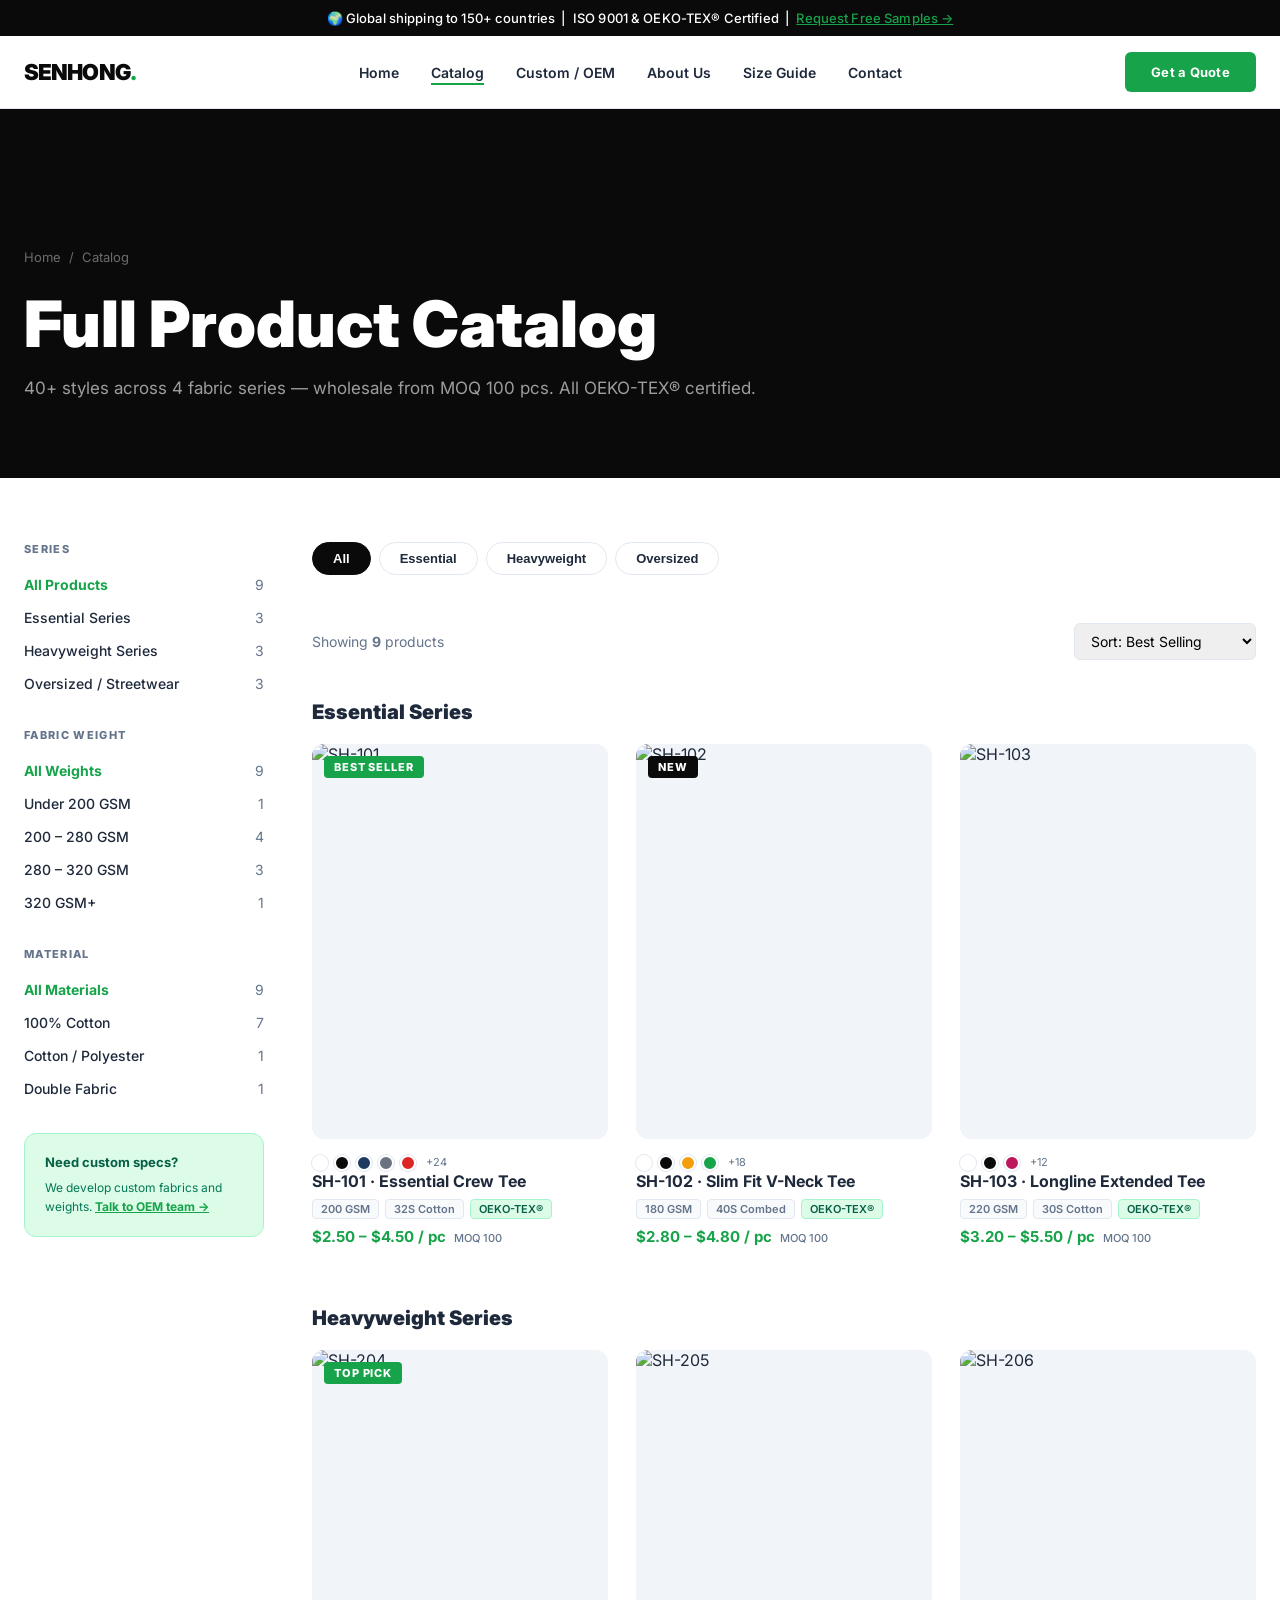
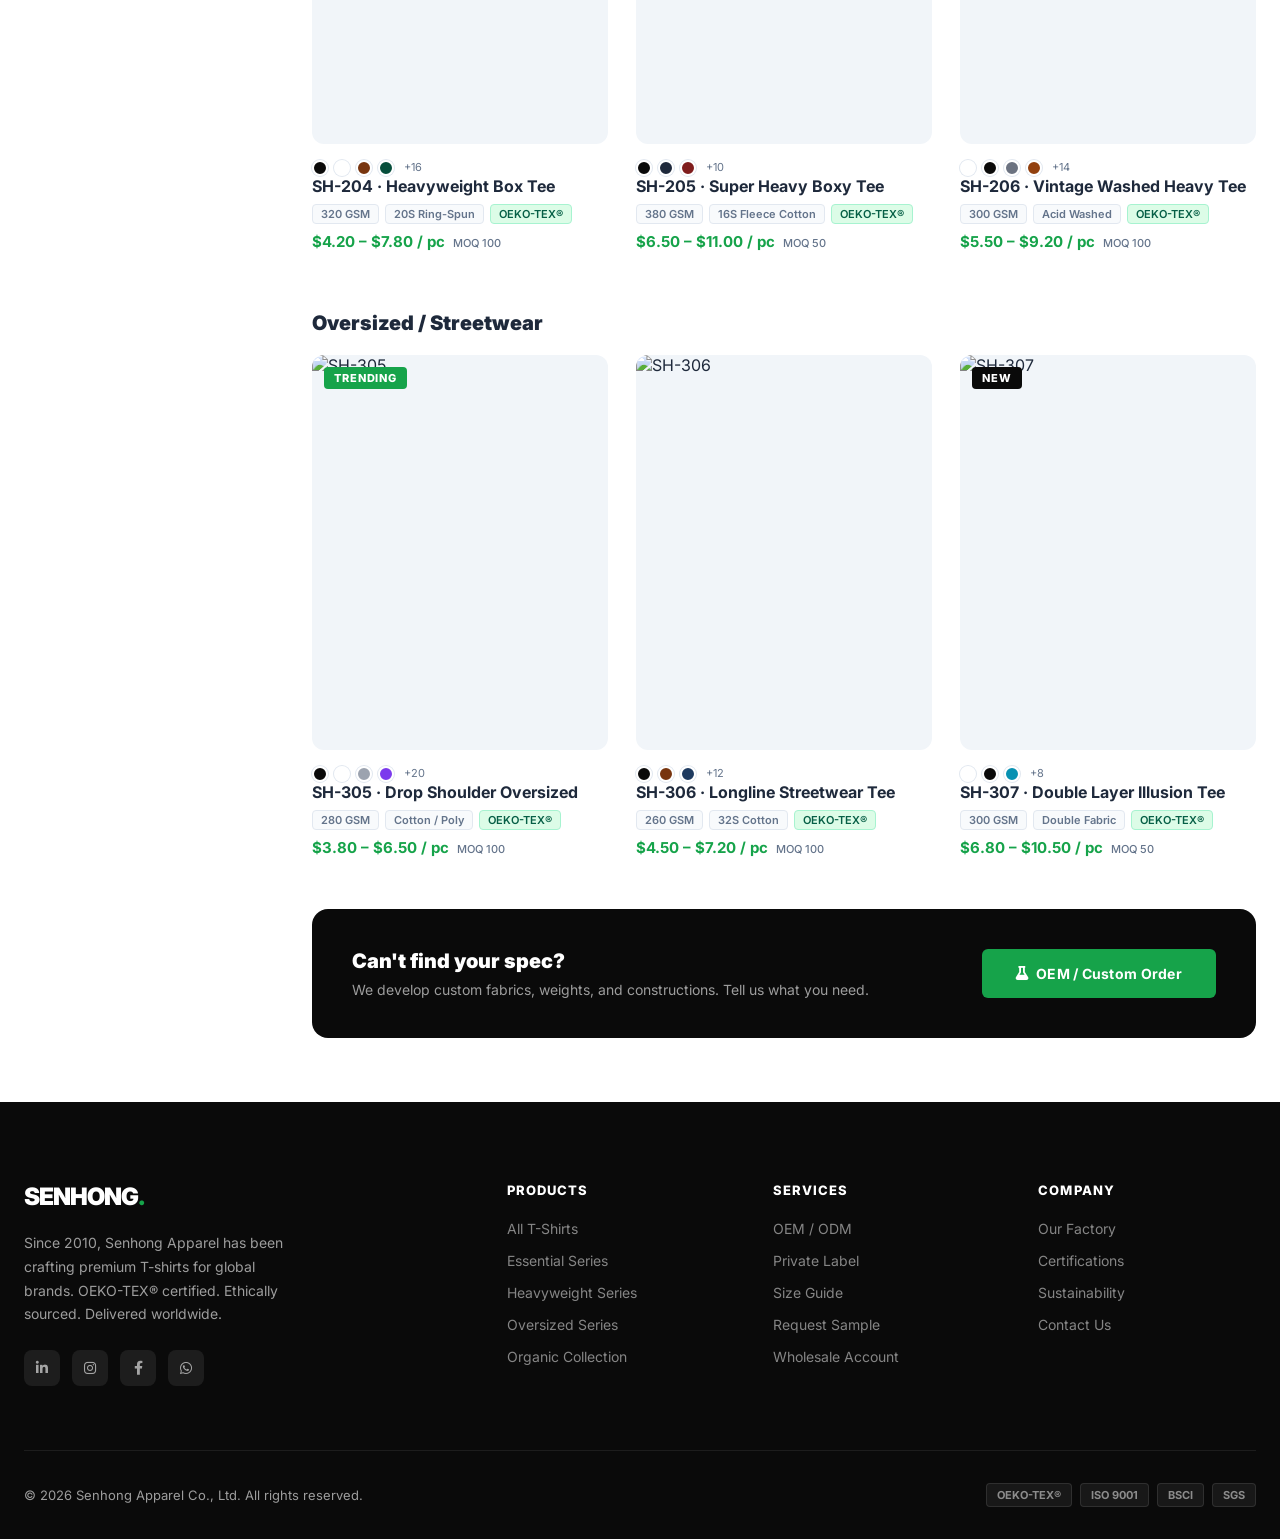
==== commit 0f13f4a6: "fix: replace filter <a> tags with <button> to stop page-scroll on click" ====
--- a/products.html
+++ b/products.html
@@ -21,9 +21,9 @@
     .sidebar h3 { font-size: 11px; font-weight: 800; letter-spacing: .12em; text-transform: uppercase; color: var(--muted); margin-bottom: 16px; margin-top: 32px; }
     .sidebar h3:first-child { margin-top: 0; }
     .filter-list { list-style: none; display: flex; flex-direction: column; gap: 8px; }
-    .filter-list li a { font-size: 14px; font-weight: 500; color: var(--text); text-decoration: none; display: flex; justify-content: space-between; padding: 4px 0; transition: color .2s; cursor: pointer; }
-    .filter-list li a:hover, .filter-list li a.active { color: var(--primary); font-weight: 700; }
-    .filter-list li a span { color: var(--muted); font-weight: 400; }
+    .filter-list li button { font-size: 14px; font-weight: 500; color: var(--text); background: none; border: none; width: 100%; text-align: left; display: flex; justify-content: space-between; padding: 4px 0; transition: color .2s; cursor: pointer; font-family: inherit; }
+    .filter-list li button:hover, .filter-list li button.active { color: var(--primary); font-weight: 700; }
+    .filter-list li button span { color: var(--muted); font-weight: 400; }
 
     .catalog-header { display: flex; justify-content: space-between; align-items: center; margin-bottom: 32px; flex-wrap: wrap; gap: 12px; }
     .catalog-count { font-size: 14px; color: var(--muted); }
@@ -72,28 +72,28 @@
     <!-- Sidebar Filters -->
     <aside class="sidebar">
       <h3>Series</h3>
-      <ul class="filter-list" id="seriesFilters">
-        <li><a class="active" data-filter="series" data-value="all" onclick="applyFilter(this)">All Products <span id="count-all">9</span></a></li>
-        <li><a data-filter="series" data-value="essential" onclick="applyFilter(this)">Essential Series <span>3</span></a></li>
-        <li><a data-filter="series" data-value="heavyweight" onclick="applyFilter(this)">Heavyweight Series <span>3</span></a></li>
-        <li><a data-filter="series" data-value="oversized" onclick="applyFilter(this)">Oversized / Streetwear <span>3</span></a></li>
+      <ul class="filter-list">
+        <li><button class="active" data-filter="series" data-value="all" onclick="applyFilter(this)">All Products <span>9</span></button></li>
+        <li><button data-filter="series" data-value="essential" onclick="applyFilter(this)">Essential Series <span>3</span></button></li>
+        <li><button data-filter="series" data-value="heavyweight" onclick="applyFilter(this)">Heavyweight Series <span>3</span></button></li>
+        <li><button data-filter="series" data-value="oversized" onclick="applyFilter(this)">Oversized / Streetwear <span>3</span></button></li>
       </ul>
 
       <h3>Fabric Weight</h3>
       <ul class="filter-list">
-        <li><a data-filter="gsm" data-value="all" onclick="applyFilter(this)">All Weights <span>9</span></a></li>
-        <li><a data-filter="gsm" data-value="under200" onclick="applyFilter(this)">Under 200 GSM <span>1</span></a></li>
-        <li><a data-filter="gsm" data-value="200-280" onclick="applyFilter(this)">200 – 280 GSM <span>4</span></a></li>
-        <li><a data-filter="gsm" data-value="280-320" onclick="applyFilter(this)">280 – 320 GSM <span>3</span></a></li>
-        <li><a data-filter="gsm" data-value="320plus" onclick="applyFilter(this)">320 GSM + <span>1</span></a></li>
+        <li><button class="active" data-filter="gsm" data-value="all" onclick="applyFilter(this)">All Weights <span>9</span></button></li>
+        <li><button data-filter="gsm" data-value="under200" onclick="applyFilter(this)">Under 200 GSM <span>1</span></button></li>
+        <li><button data-filter="gsm" data-value="200-280" onclick="applyFilter(this)">200 – 280 GSM <span>4</span></button></li>
+        <li><button data-filter="gsm" data-value="280-320" onclick="applyFilter(this)">280 – 320 GSM <span>3</span></button></li>
+        <li><button data-filter="gsm" data-value="320plus" onclick="applyFilter(this)">320 GSM+ <span>1</span></button></li>
       </ul>
 
       <h3>Material</h3>
       <ul class="filter-list">
-        <li><a data-filter="material" data-value="all" onclick="applyFilter(this)">All Materials <span>9</span></a></li>
-        <li><a data-filter="material" data-value="cotton" onclick="applyFilter(this)">100% Cotton <span>7</span></a></li>
-        <li><a data-filter="material" data-value="blend" onclick="applyFilter(this)">Cotton / Polyester <span>1</span></a></li>
-        <li><a data-filter="material" data-value="double" onclick="applyFilter(this)">Double Fabric <span>1</span></a></li>
+        <li><button class="active" data-filter="material" data-value="all" onclick="applyFilter(this)">All Materials <span>9</span></button></li>
+        <li><button data-filter="material" data-value="cotton" onclick="applyFilter(this)">100% Cotton <span>7</span></button></li>
+        <li><button data-filter="material" data-value="blend" onclick="applyFilter(this)">Cotton / Polyester <span>1</span></button></li>
+        <li><button data-filter="material" data-value="double" onclick="applyFilter(this)">Double Fabric <span>1</span></button></li>
       </ul>
 
       <div style="margin-top:32px;padding:20px;background:var(--primary-light);border-radius:12px;border:1px solid #a7f3d0;">
